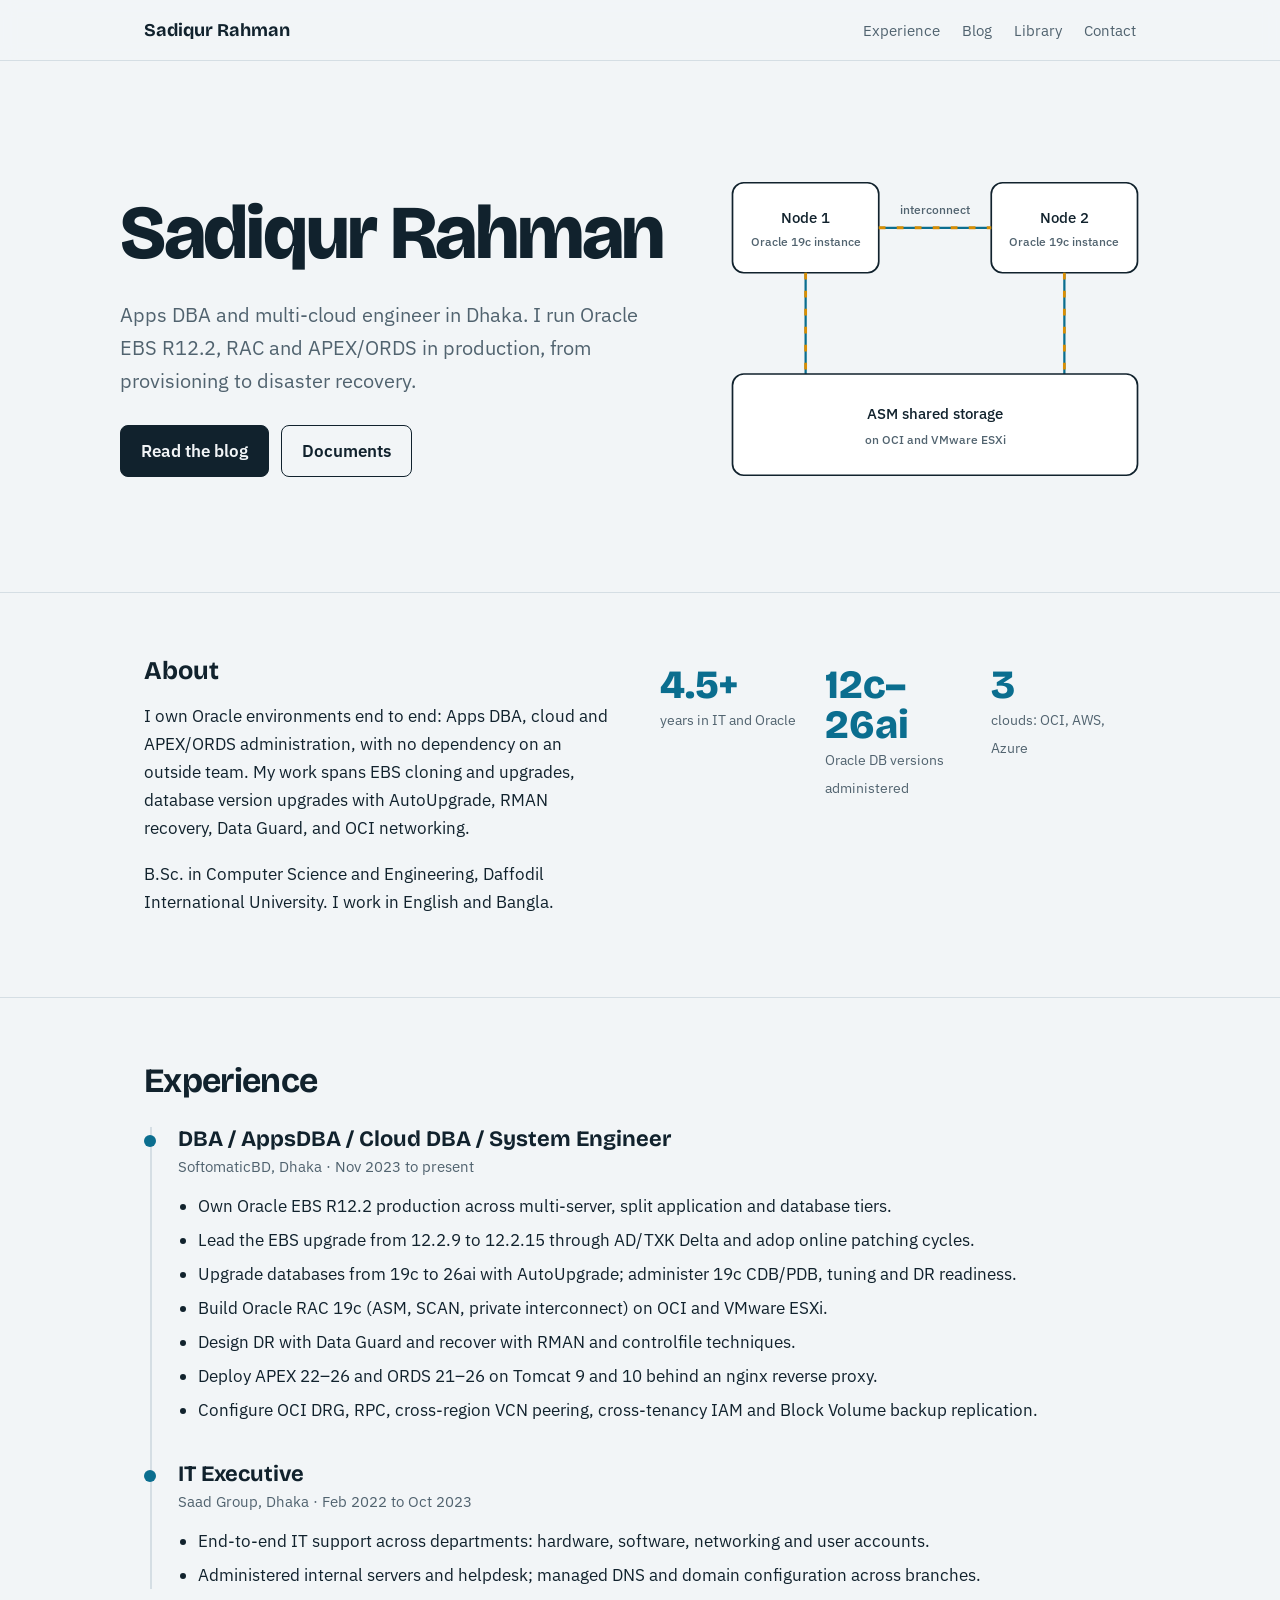
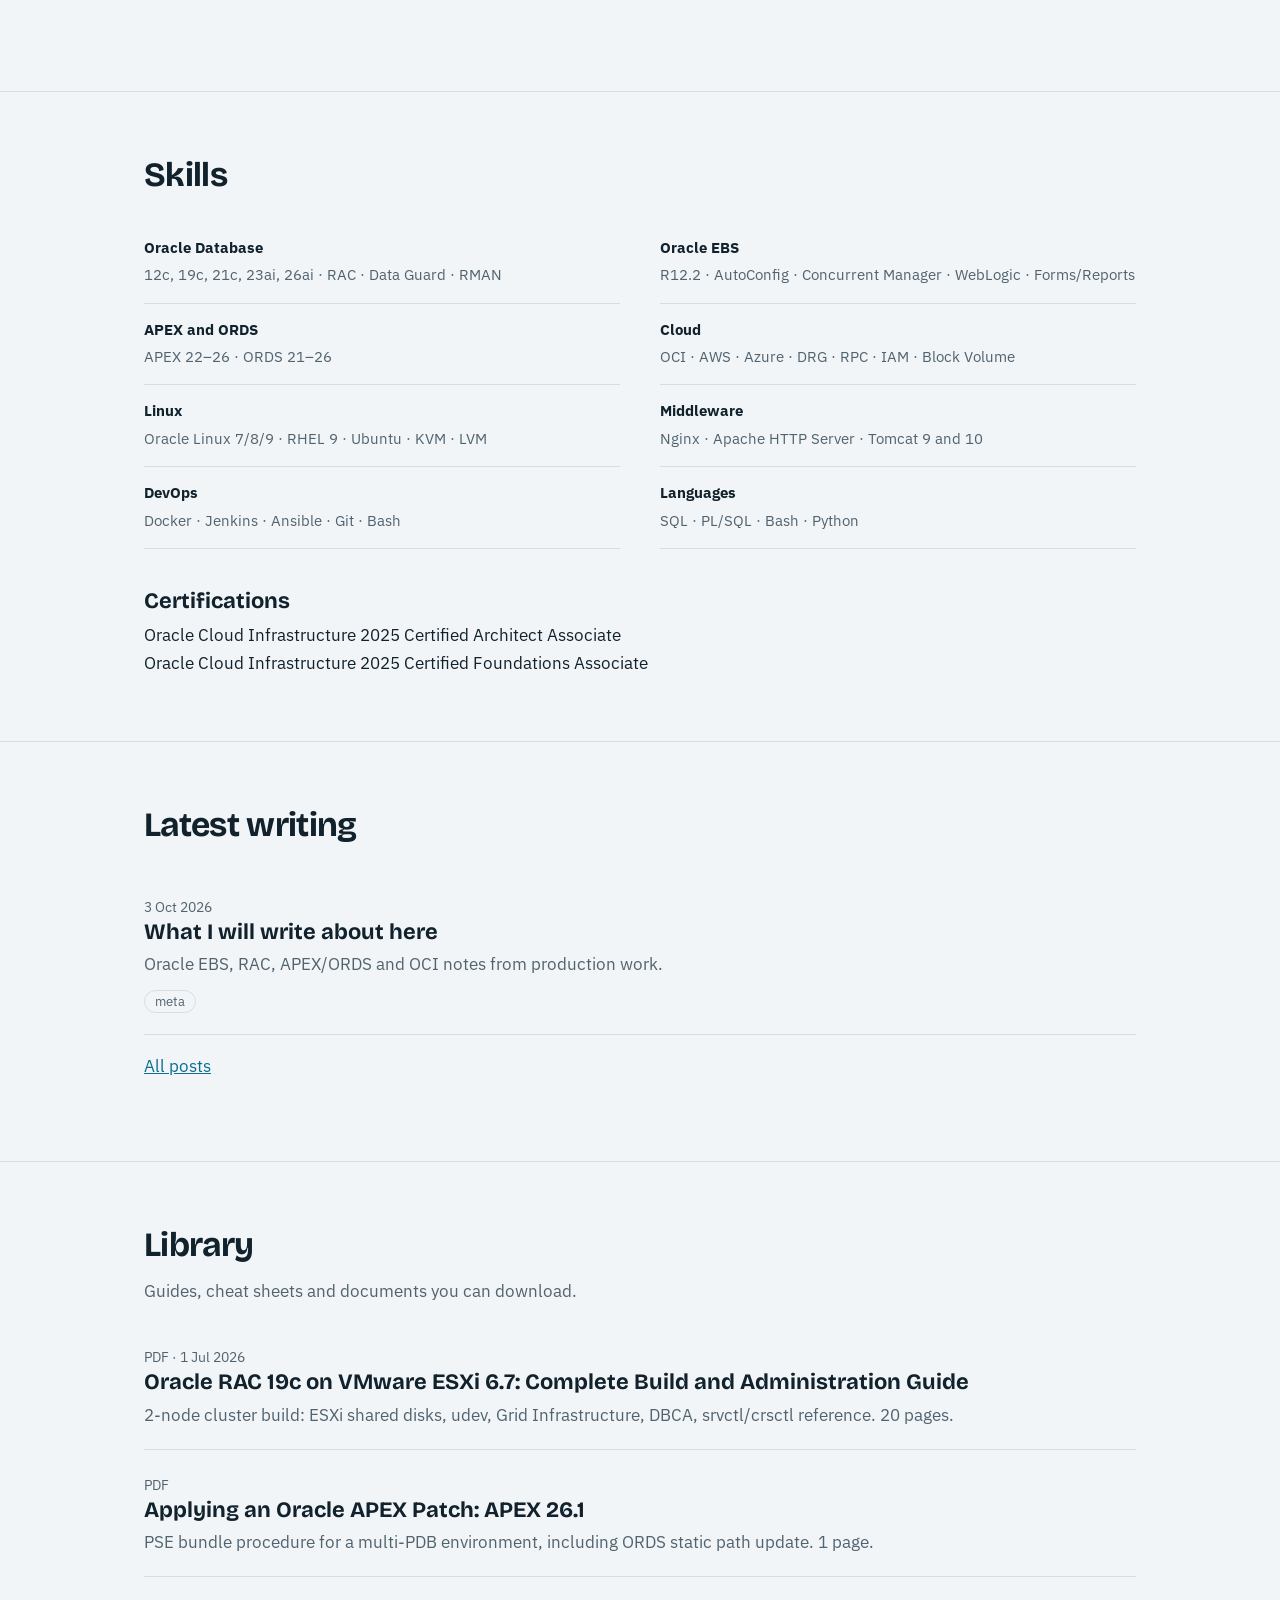
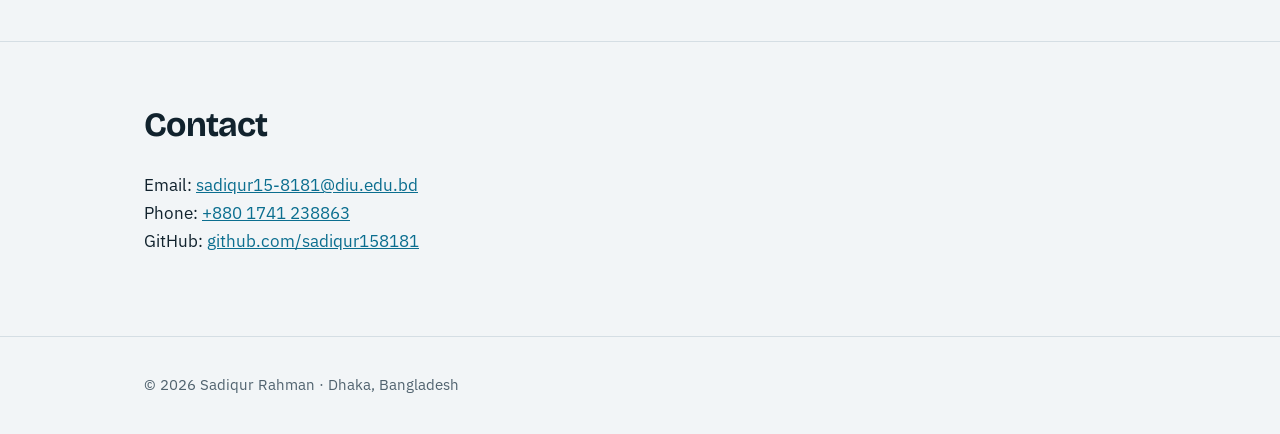
==== index.html @ 5f421b91 "Add guides and contact details" ====
<!doctype html><html lang="en"><head><title>Sadiqur Rahman | Oracle Apps DBA and Multi-Cloud Engineer</title><meta name="description" content="Oracle EBS R12.2, RAC, APEX/ORDS and multi-cloud (OCI, AWS, Azure) engineer based in Dhaka."><meta charset="utf-8"><meta name="viewport" content="width=device-width,initial-scale=1"><link rel="preconnect" href="https://fonts.googleapis.com"><link rel="preconnect" href="https://fonts.gstatic.com" crossorigin><link href="https://fonts.googleapis.com/css2?family=Bricolage+Grotesque:opsz,wght@12..96,700;12..96,800&family=IBM+Plex+Sans:wght@400;500;600&family=IBM+Plex+Serif:wght@400;600&display=swap" rel="stylesheet"><link rel="stylesheet" href="assets/style.css"></head><body><header class="top"><div class="wrap"><a class="brand" href="index.html">Sadiqur Rahman</a><nav><a href="index.html#experience">Experience</a><a href="blog.html">Blog</a><a href="index.html#library">Library</a><a href="index.html#contact">Contact</a></nav></div></header>
<main>
<div class="wrap hero">
 <div>
  <h1>Sadiqur Rahman</h1>
  <p class="lead">Apps DBA and multi-cloud engineer in Dhaka. I run Oracle EBS R12.2, RAC and APEX/ORDS in production, from provisioning to disaster recovery.</p>
  <div class="btns"><a class="btn primary" href="blog.html">Read the blog</a><a class="btn" href="#library">Documents</a></div>
 </div>
 <svg class="diagram" viewBox="0 0 400 330" role="img" aria-label="Two-node Oracle RAC cluster sharing ASM storage over a private interconnect">
  <rect class="box" x="20" y="30" width="130" height="80" rx="10"/><text x="85" y="66" text-anchor="middle">Node 1</text><text class="sub" x="85" y="86" text-anchor="middle">Oracle 19c instance</text>
  <rect class="box" x="250" y="30" width="130" height="80" rx="10"/><text x="315" y="66" text-anchor="middle">Node 2</text><text class="sub" x="315" y="86" text-anchor="middle">Oracle 19c instance</text>
  <path class="wire" d="M150 70H250"/><path class="pulse" d="M150 70H250"/><text class="sub" x="200" y="58" text-anchor="middle">interconnect</text>
  <path class="wire" d="M85 110V200M315 110V200"/><path class="pulse" d="M85 110V200M315 110V200"/>
  <rect class="box" x="20" y="200" width="360" height="90" rx="10"/><text x="200" y="240" text-anchor="middle">ASM shared storage</text><text class="sub" x="200" y="262" text-anchor="middle">on OCI and VMware ESXi</text>
 </svg>
</div>

<section id="about"><div class="wrap two">
 <div><h2>About</h2><p>I own Oracle environments end to end: Apps DBA, cloud and APEX/ORDS administration, with no dependency on an outside team. My work spans EBS cloning and upgrades, database version upgrades with AutoUpgrade, RMAN recovery, Data Guard, and OCI networking.</p><p>B.Sc. in Computer Science and Engineering, Daffodil International University. I work in English and Bangla.</p></div>
 <div class="facts"><div><b>4.5+</b><span>years in IT and Oracle</span></div><div><b>12c–26ai</b><span>Oracle DB versions administered</span></div><div><b>3</b><span>clouds: OCI, AWS, Azure</span></div></div>
</div></section>

<section id="experience"><div class="wrap"><h2>Experience</h2>
<div class="timeline">
 <div class="job"><h3>DBA / AppsDBA / Cloud DBA / System Engineer</h3><div class="meta">SoftomaticBD, Dhaka · Nov 2023 to present</div><ul>
  <li>Own Oracle EBS R12.2 production across multi-server, split application and database tiers.</li>
  <li>Lead the EBS upgrade from 12.2.9 to 12.2.15 through AD/TXK Delta and adop online patching cycles.</li>
  <li>Upgrade databases from 19c to 26ai with AutoUpgrade; administer 19c CDB/PDB, tuning and DR readiness.</li>
  <li>Build Oracle RAC 19c (ASM, SCAN, private interconnect) on OCI and VMware ESXi.</li>
  <li>Design DR with Data Guard and recover with RMAN and controlfile techniques.</li>
  <li>Deploy APEX 22–26 and ORDS 21–26 on Tomcat 9 and 10 behind an nginx reverse proxy.</li>
  <li>Configure OCI DRG, RPC, cross-region VCN peering, cross-tenancy IAM and Block Volume backup replication.</li></ul></div>
 <div class="job"><h3>IT Executive</h3><div class="meta">Saad Group, Dhaka · Feb 2022 to Oct 2023</div><ul>
  <li>End-to-end IT support across departments: hardware, software, networking and user accounts.</li>
  <li>Administered internal servers and helpdesk; managed DNS and domain configuration across branches.</li></ul></div>
</div></div></section>

<section id="skills"><div class="wrap"><h2>Skills</h2><div class="skills">
 <div><b>Oracle Database</b><span>12c, 19c, 21c, 23ai, 26ai · RAC · Data Guard · RMAN</span></div>
 <div><b>Oracle EBS</b><span>R12.2 · AutoConfig · Concurrent Manager · WebLogic · Forms/Reports</span></div>
 <div><b>APEX and ORDS</b><span>APEX 22–26 · ORDS 21–26</span></div>
 <div><b>Cloud</b><span>OCI · AWS · Azure · DRG · RPC · IAM · Block Volume</span></div>
 <div><b>Linux</b><span>Oracle Linux 7/8/9 · RHEL 9 · Ubuntu · KVM · LVM</span></div>
 <div><b>Middleware</b><span>Nginx · Apache HTTP Server · Tomcat 9 and 10</span></div>
 <div><b>DevOps</b><span>Docker · Jenkins · Ansible · Git · Bash</span></div>
 <div><b>Languages</b><span>SQL · PL/SQL · Bash · Python</span></div>
</div>
<h3 style="margin:40px 0 8px;font-size:22px">Certifications</h3>
<p style="margin:0">Oracle Cloud Infrastructure 2025 Certified Architect Associate<br>Oracle Cloud Infrastructure 2025 Certified Foundations Associate</p>
</div></section>

<section id="writing"><div class="wrap"><h2>Latest writing</h2><div class="list" data-posts data-limit="3"></div><p><a href="blog.html">All posts</a></p></div></section>
<section id="library"><div class="wrap"><h2>Library</h2><p style="color:var(--muted);margin-top:-14px">Guides, cheat sheets and documents you can download.</p><div class="list" data-docs></div></div></section>
<section id="contact"><div class="wrap"><h2>Contact</h2><p>Email: <a href="mailto:sadiqur15-8181@diu.edu.bd">sadiqur15-8181@diu.edu.bd</a><br>Phone: <a href="tel:+8801741238863">+880 1741 238863</a><br>GitHub: <a href="https://github.com/sadiqur158181">github.com/sadiqur158181</a></p></div></section>
</main><footer><div class="wrap">© <span data-year></span> Sadiqur Rahman · Dhaka, Bangladesh</div></footer><script src="assets/app.js"></script></body></html>
---- assets/style.css ----
:root{--bg:#F2F5F7;--surface:#fff;--ink:#11222D;--muted:#51636F;--line:#D5DEE4;--accent:#0B6E8F;--signal:#D98E04;--r:10px}
@media (prefers-color-scheme:dark){:root{--bg:#0F1B24;--surface:#15252F;--ink:#E6EEF3;--muted:#93A5B1;--line:#26394599;--accent:#56BEDD;--signal:#F0B544}}
*{box-sizing:border-box}html{scroll-behavior:smooth}
body{margin:0;background:var(--bg);color:var(--ink);font:17px/1.65 "IBM Plex Sans",system-ui,sans-serif}
a{color:var(--accent)}a:focus-visible,button:focus-visible{outline:3px solid var(--signal);outline-offset:3px}
.wrap{max-width:1040px;margin:0 auto;padding:0 24px}
header.top{position:sticky;top:0;z-index:5;background:color-mix(in srgb,var(--bg) 88%,transparent);backdrop-filter:blur(8px);border-bottom:1px solid var(--line)}
header.top .wrap{display:flex;justify-content:space-between;align-items:center;height:60px}
.brand{font:700 18px "Bricolage Grotesque",sans-serif;color:var(--ink);text-decoration:none}
nav a{margin-left:22px;color:var(--muted);text-decoration:none;font-size:15px}nav a:hover{color:var(--ink)}
h1,h2,h3{font-family:"Bricolage Grotesque",sans-serif;line-height:1.1;margin:0}
.hero{display:grid;grid-template-columns:1.1fr .9fr;gap:40px;align-items:center;padding:88px 0 72px}
.hero h1{font-size:clamp(44px,7vw,76px);font-weight:800;letter-spacing:-.03em}
.hero p.lead{font-size:20px;color:var(--muted);max-width:30em;margin:22px 0 28px}
.btns{display:flex;gap:12px;flex-wrap:wrap}
.btn{display:inline-block;padding:11px 20px;border-radius:8px;text-decoration:none;font-weight:600;border:1px solid var(--ink);color:var(--ink)}
.btn.primary{background:var(--ink);color:var(--bg)}
.diagram{width:100%;height:auto}
.diagram .box{fill:var(--surface);stroke:var(--ink);stroke-width:1.5}
.diagram text{fill:var(--ink);font:500 13px "IBM Plex Sans",sans-serif}
.diagram .sub{fill:var(--muted);font-size:11px}
.diagram .wire{stroke:var(--accent);stroke-width:2;fill:none}
.diagram .pulse{stroke:var(--signal);stroke-width:2.5;stroke-dasharray:6 10;fill:none;animation:flow 1.6s linear infinite}
@keyframes flow{to{stroke-dashoffset:-16}}
@media (prefers-reduced-motion:reduce){.diagram .pulse{animation:none}html{scroll-behavior:auto}}
section{padding:64px 0;border-top:1px solid var(--line)}
section>.wrap>h2{font-size:34px;margin-bottom:28px;letter-spacing:-.02em}
.two{display:grid;grid-template-columns:1fr 1fr;gap:40px}
.facts{display:grid;grid-template-columns:repeat(3,1fr);gap:20px;margin-top:8px}
.facts b{display:block;font:800 40px "Bricolage Grotesque",sans-serif;color:var(--accent);line-height:1}
.facts span{color:var(--muted);font-size:14px}
.timeline{border-left:2px solid var(--line);padding-left:26px;margin-left:6px}
.job{position:relative;margin-bottom:38px}
.job::before{content:"";position:absolute;left:-34px;top:8px;width:12px;height:12px;border-radius:50%;background:var(--accent)}
.job h3{font-size:22px}.job .meta{color:var(--muted);font-size:15px;margin:4px 0 12px}
.job ul{margin:0;padding-left:20px}.job li{margin-bottom:6px}
.skills{display:grid;grid-template-columns:repeat(2,1fr);gap:0 40px}
.skills div{padding:14px 0;border-bottom:1px solid var(--line)}
.skills b{display:block;font-size:15px}.skills span{color:var(--muted);font-size:15px}
.list a.item{display:block;padding:20px 0;border-bottom:1px solid var(--line);text-decoration:none;color:inherit}
.list a.item:hover h3{color:var(--accent)}
.list h3{font-size:22px}.list p{margin:6px 0 0;color:var(--muted)}
.list small{color:var(--muted)}
.tag{display:inline-block;border:1px solid var(--line);border-radius:99px;padding:0 10px;font-size:13px;margin-right:6px;color:var(--muted)}
.empty{color:var(--muted);border:1px dashed var(--line);border-radius:var(--r);padding:22px}
footer{border-top:1px solid var(--line);padding:36px 0;color:var(--muted);font-size:15px}
article.post{max-width:700px;margin:56px auto 80px;padding:0 24px;font-family:"IBM Plex Serif",Georgia,serif;font-size:18px;line-height:1.75}
article.post h1{font-size:clamp(34px,5vw,48px);margin-bottom:10px}
article.post h2{font-size:28px;margin:44px 0 12px}article.post h3{font-size:21px;margin:30px 0 8px}
article.post pre{background:var(--surface);border:1px solid var(--line);border-radius:var(--r);padding:16px;overflow-x:auto;font-size:14px;line-height:1.5}
article.post code{font-family:ui-monospace,Menlo,Consolas,monospace;font-size:.88em}
article.post :not(pre)>code{background:var(--surface);border:1px solid var(--line);padding:1px 6px;border-radius:5px}
article.post blockquote{margin:24px 0;padding-left:18px;border-left:3px solid var(--signal);color:var(--muted)}
article.post img{max-width:100%}article.post table{border-collapse:collapse;display:block;overflow-x:auto}
article.post td,article.post th{border:1px solid var(--line);padding:6px 10px}
.pagehead{padding:64px 0 8px}.pagehead h1{font-size:clamp(36px,5vw,54px)}
@media (max-width:760px){.hero,.two{grid-template-columns:1fr}.skills{grid-template-columns:1fr}.facts{grid-template-columns:1fr 1fr 1fr}nav a{margin-left:14px}.hero{padding-top:48px}}
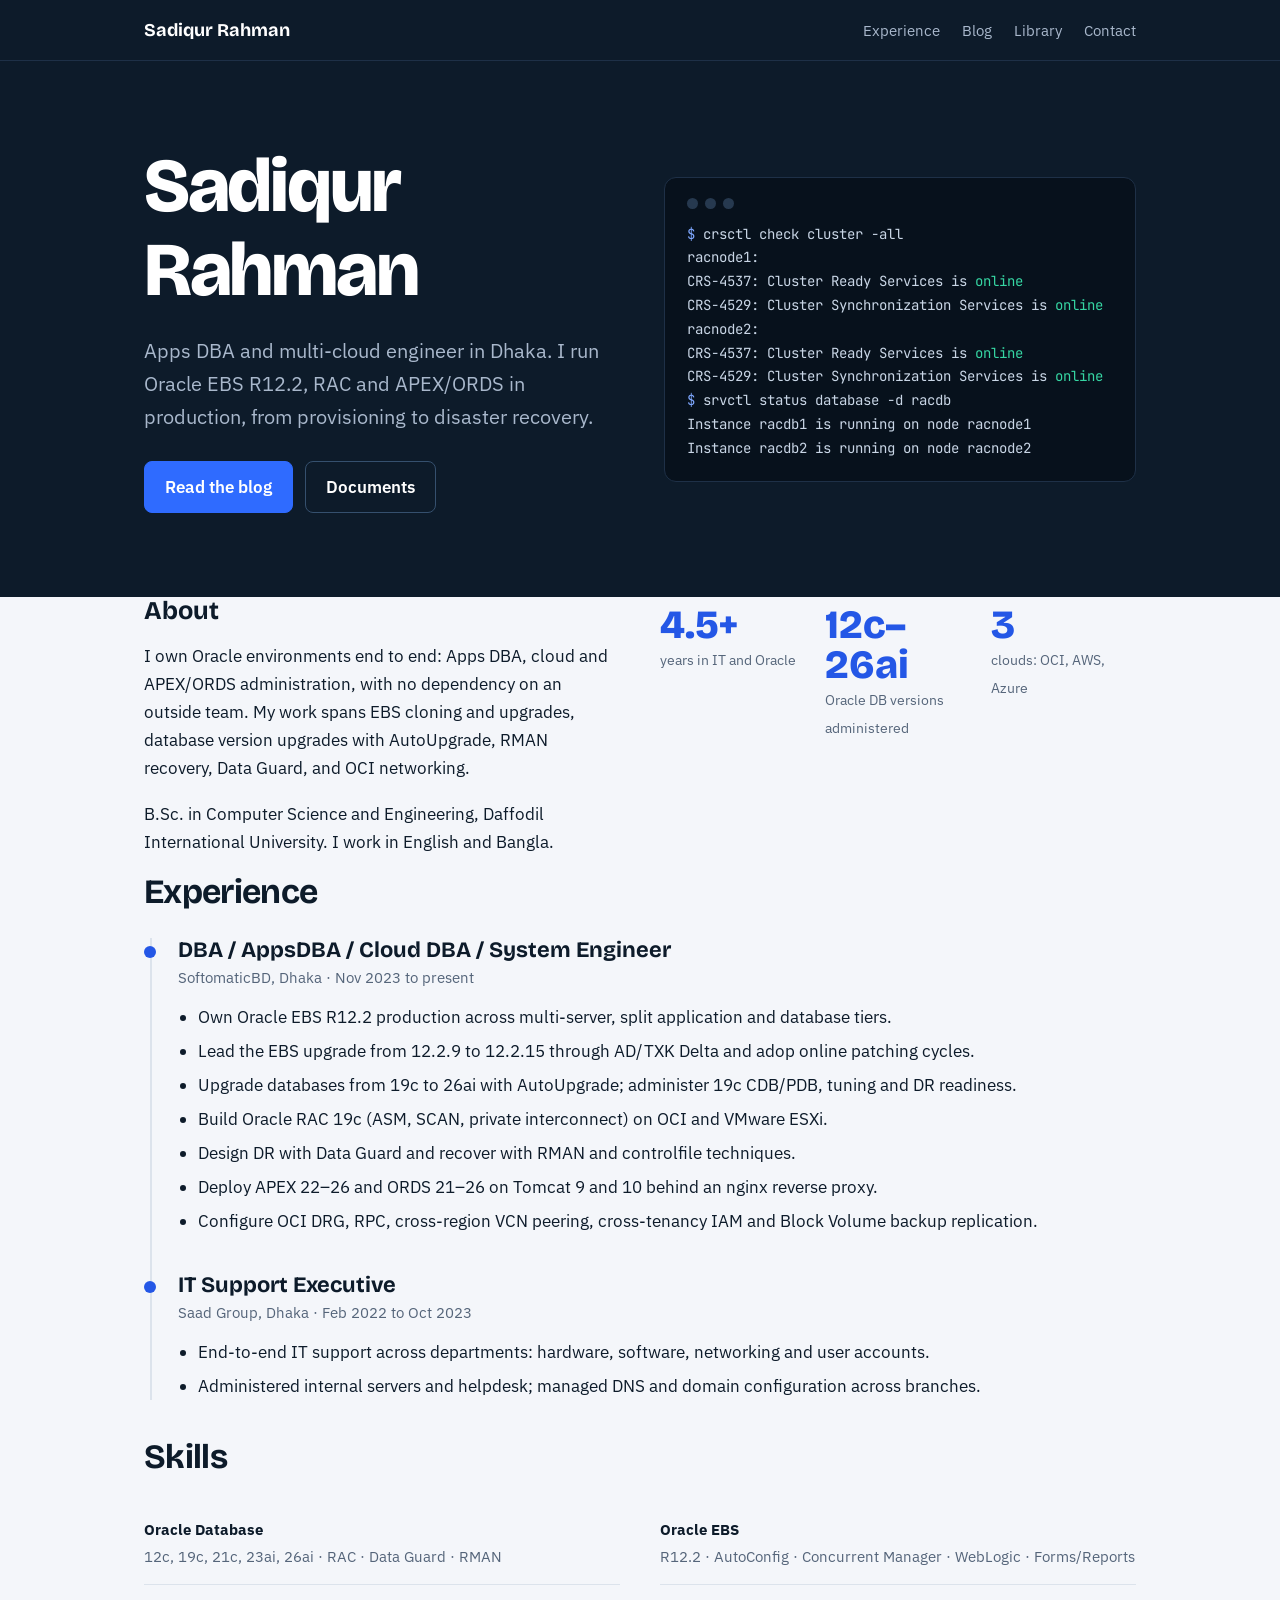
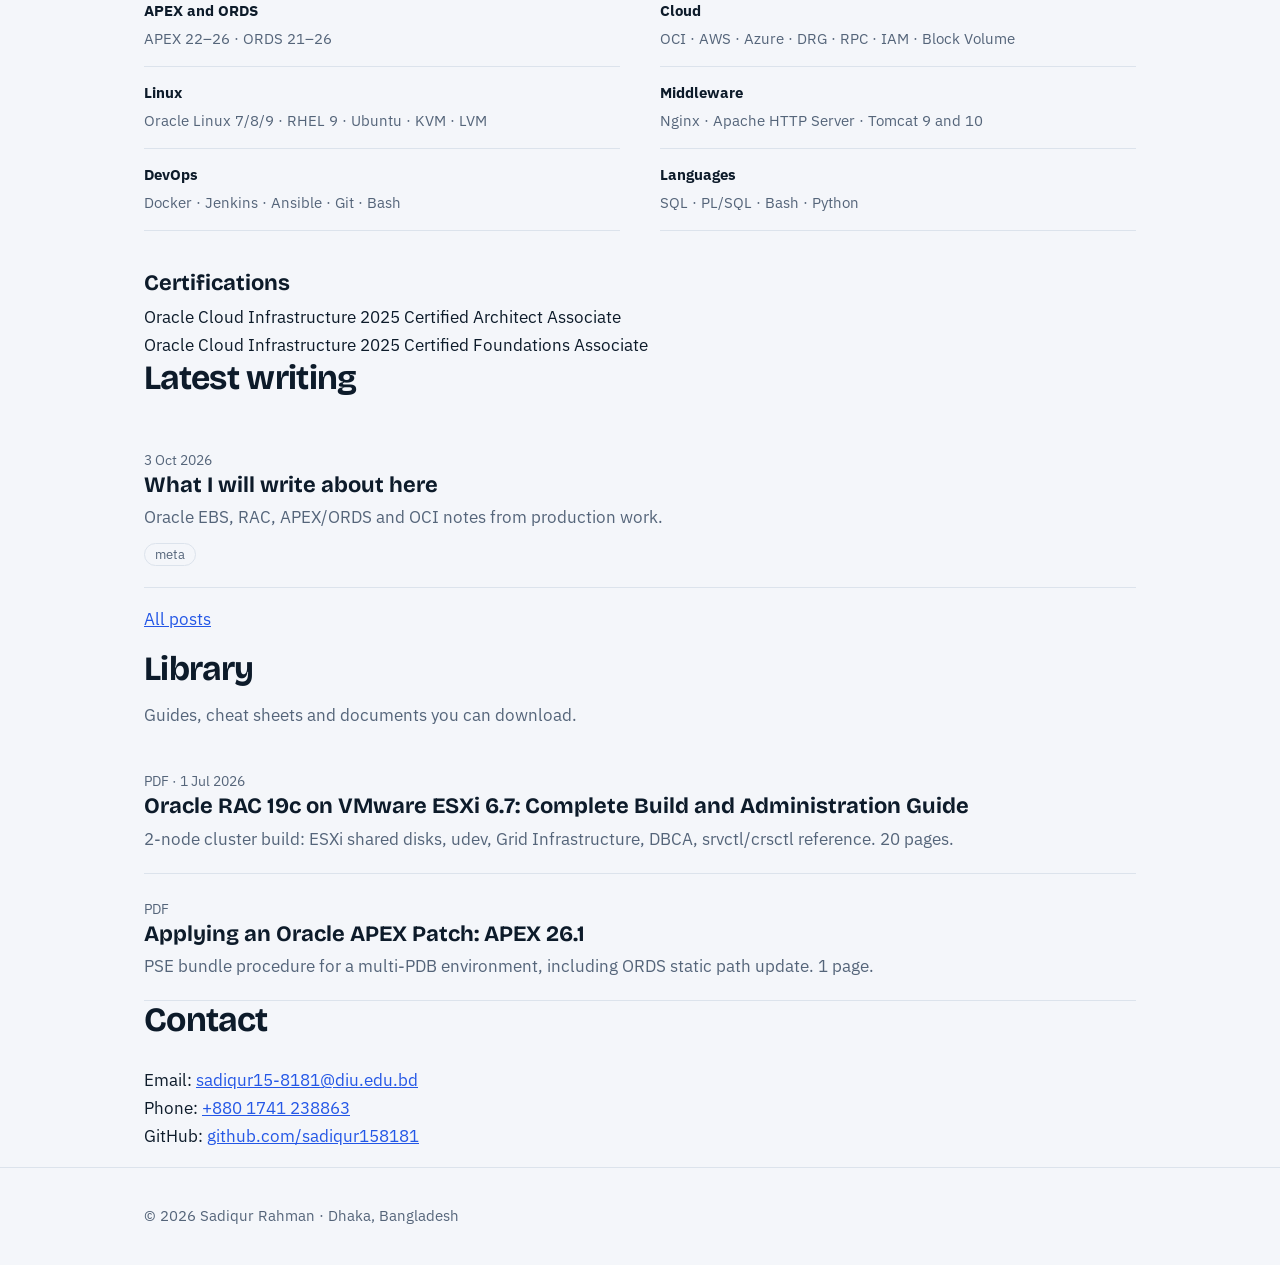
==== commit 812e8b69: "New hero, post composer, auto index" ====
--- a/index.html
+++ b/index.html
@@ -1,19 +1,25 @@
-<!doctype html><html lang="en"><head><title>Sadiqur Rahman | Oracle Apps DBA and Multi-Cloud Engineer</title><meta name="description" content="Oracle EBS R12.2, RAC, APEX/ORDS and multi-cloud (OCI, AWS, Azure) engineer based in Dhaka."><meta charset="utf-8"><meta name="viewport" content="width=device-width,initial-scale=1"><link rel="preconnect" href="https://fonts.googleapis.com"><link rel="preconnect" href="https://fonts.gstatic.com" crossorigin><link href="https://fonts.googleapis.com/css2?family=Bricolage+Grotesque:opsz,wght@12..96,700;12..96,800&family=IBM+Plex+Sans:wght@400;500;600&family=IBM+Plex+Serif:wght@400;600&display=swap" rel="stylesheet"><link rel="stylesheet" href="assets/style.css"></head><body><header class="top"><div class="wrap"><a class="brand" href="index.html">Sadiqur Rahman</a><nav><a href="index.html#experience">Experience</a><a href="blog.html">Blog</a><a href="index.html#library">Library</a><a href="index.html#contact">Contact</a></nav></div></header>
+<!doctype html><html lang="en"><head><title>Sadiqur Rahman | Oracle Apps DBA and Multi-Cloud Engineer</title><meta property="og:title" content="Sadiqur Rahman | Oracle Apps DBA"><meta name="description" content="Oracle EBS R12.2, RAC, APEX/ORDS and multi-cloud (OCI, AWS, Azure) engineer based in Dhaka."><meta charset="utf-8"><meta name="viewport" content="width=device-width,initial-scale=1"><link rel="preconnect" href="https://fonts.googleapis.com"><link rel="preconnect" href="https://fonts.gstatic.com" crossorigin><link href="https://fonts.googleapis.com/css2?family=Bricolage+Grotesque:opsz,wght@12..96,700;12..96,800&family=JetBrains+Mono:wght@400&family=IBM+Plex+Sans:wght@400;500;600&family=IBM+Plex+Serif:wght@400;600&display=swap" rel="stylesheet"><link rel="stylesheet" href="assets/style.css"></head><body><header class="top"><div class="wrap"><a class="brand" href="index.html">Sadiqur Rahman</a><nav><a href="index.html#experience">Experience</a><a href="blog.html">Blog</a><a href="index.html#library">Library</a><a href="index.html#contact">Contact</a></nav></div></header>
 <main>
-<div class="wrap hero">
+<div class="herobg"><div class="wrap hero">
  <div>
   <h1>Sadiqur Rahman</h1>
   <p class="lead">Apps DBA and multi-cloud engineer in Dhaka. I run Oracle EBS R12.2, RAC and APEX/ORDS in production, from provisioning to disaster recovery.</p>
   <div class="btns"><a class="btn primary" href="blog.html">Read the blog</a><a class="btn" href="#library">Documents</a></div>
  </div>
- <svg class="diagram" viewBox="0 0 400 330" role="img" aria-label="Two-node Oracle RAC cluster sharing ASM storage over a private interconnect">
-  <rect class="box" x="20" y="30" width="130" height="80" rx="10"/><text x="85" y="66" text-anchor="middle">Node 1</text><text class="sub" x="85" y="86" text-anchor="middle">Oracle 19c instance</text>
-  <rect class="box" x="250" y="30" width="130" height="80" rx="10"/><text x="315" y="66" text-anchor="middle">Node 2</text><text class="sub" x="315" y="86" text-anchor="middle">Oracle 19c instance</text>
-  <path class="wire" d="M150 70H250"/><path class="pulse" d="M150 70H250"/><text class="sub" x="200" y="58" text-anchor="middle">interconnect</text>
-  <path class="wire" d="M85 110V200M315 110V200"/><path class="pulse" d="M85 110V200M315 110V200"/>
-  <rect class="box" x="20" y="200" width="360" height="90" rx="10"/><text x="200" y="240" text-anchor="middle">ASM shared storage</text><text class="sub" x="200" y="262" text-anchor="middle">on OCI and VMware ESXi</text>
- </svg>
-</div>
+ <div class="console" role="img" aria-label="Terminal output showing a two-node Oracle RAC cluster with all services online">
+  <div class="bar"><i></i><i></i><i></i></div>
+  <p style="--i:0"><span class="c">$</span> crsctl check cluster -all</p>
+  <p style="--i:1">racnode1:</p>
+  <p style="--i:2">CRS-4537: Cluster Ready Services is <span class="ok">online</span></p>
+  <p style="--i:3">CRS-4529: Cluster Synchronization Services is <span class="ok">online</span></p>
+  <p style="--i:4">racnode2:</p>
+  <p style="--i:5">CRS-4537: Cluster Ready Services is <span class="ok">online</span></p>
+  <p style="--i:6">CRS-4529: Cluster Synchronization Services is <span class="ok">online</span></p>
+  <p style="--i:7"><span class="c">$</span> srvctl status database -d racdb</p>
+  <p style="--i:8">Instance racdb1 is running on node racnode1</p>
+  <p style="--i:9">Instance racdb2 is running on node racnode2</p>
+ </div>
+</div></div>
 
 <section id="about"><div class="wrap two">
  <div><h2>About</h2><p>I own Oracle environments end to end: Apps DBA, cloud and APEX/ORDS administration, with no dependency on an outside team. My work spans EBS cloning and upgrades, database version upgrades with AutoUpgrade, RMAN recovery, Data Guard, and OCI networking.</p><p>B.Sc. in Computer Science and Engineering, Daffodil International University. I work in English and Bangla.</p></div>
@@ -30,7 +36,7 @@
   <li>Design DR with Data Guard and recover with RMAN and controlfile techniques.</li>
   <li>Deploy APEX 22–26 and ORDS 21–26 on Tomcat 9 and 10 behind an nginx reverse proxy.</li>
   <li>Configure OCI DRG, RPC, cross-region VCN peering, cross-tenancy IAM and Block Volume backup replication.</li></ul></div>
- <div class="job"><h3>IT Executive</h3><div class="meta">Saad Group, Dhaka · Feb 2022 to Oct 2023</div><ul>
+ <div class="job"><h3>IT Support Executive</h3><div class="meta">Saad Group, Dhaka · Feb 2022 to Oct 2023</div><ul>
   <li>End-to-end IT support across departments: hardware, software, networking and user accounts.</li>
   <li>Administered internal servers and helpdesk; managed DNS and domain configuration across branches.</li></ul></div>
 </div></div></section>
--- a/assets/style.css
+++ b/assets/style.css
@@ -1,29 +1,20 @@
-:root{--bg:#F2F5F7;--surface:#fff;--ink:#11222D;--muted:#51636F;--line:#D5DEE4;--accent:#0B6E8F;--signal:#D98E04;--r:10px}
-@media (prefers-color-scheme:dark){:root{--bg:#0F1B24;--surface:#15252F;--ink:#E6EEF3;--muted:#93A5B1;--line:#26394599;--accent:#56BEDD;--signal:#F0B544}}
+:root{--bg:#F4F6FA;--surface:#fff;--ink:#0D1B2A;--muted:#55657A;--line:#DCE3EC;--accent:#2457E6;--ok:#1FBF8F;--r:10px}
+@media (prefers-color-scheme:dark){:root{--bg:#0A1522;--surface:#101F31;--ink:#E8EEF6;--muted:#92A3B8;--line:#1E3047;--accent:#6D93FF;--ok:#36D6A3}}
 *{box-sizing:border-box}html{scroll-behavior:smooth}
 body{margin:0;background:var(--bg);color:var(--ink);font:17px/1.65 "IBM Plex Sans",system-ui,sans-serif}
 a{color:var(--accent)}a:focus-visible,button:focus-visible{outline:3px solid var(--signal);outline-offset:3px}
 .wrap{max-width:1040px;margin:0 auto;padding:0 24px}
-header.top{position:sticky;top:0;z-index:5;background:color-mix(in srgb,var(--bg) 88%,transparent);backdrop-filter:blur(8px);border-bottom:1px solid var(--line)}
+header.top{position:sticky;top:0;z-index:5;background:#0D1B2A;border-bottom:1px solid #1E3047}
 header.top .wrap{display:flex;justify-content:space-between;align-items:center;height:60px}
-.brand{font:700 18px "Bricolage Grotesque",sans-serif;color:var(--ink);text-decoration:none}
-nav a{margin-left:22px;color:var(--muted);text-decoration:none;font-size:15px}nav a:hover{color:var(--ink)}
+.brand{font:700 18px "Bricolage Grotesque",sans-serif;color:#fff;text-decoration:none}
+nav a{margin-left:22px;color:#A9B8CC;text-decoration:none;font-size:15px}nav a:hover{color:#fff}
 h1,h2,h3{font-family:"Bricolage Grotesque",sans-serif;line-height:1.1;margin:0}
-.hero{display:grid;grid-template-columns:1.1fr .9fr;gap:40px;align-items:center;padding:88px 0 72px}
+.hero{display:grid;grid-template-columns:1fr 1fr;gap:48px;align-items:center;padding:84px 24px 84px}
 .hero h1{font-size:clamp(44px,7vw,76px);font-weight:800;letter-spacing:-.03em}
-.hero p.lead{font-size:20px;color:var(--muted);max-width:30em;margin:22px 0 28px}
+.hero p.lead{font-size:20px;color:#A9B8CC;max-width:30em;margin:22px 0 28px}
 .btns{display:flex;gap:12px;flex-wrap:wrap}
 .btn{display:inline-block;padding:11px 20px;border-radius:8px;text-decoration:none;font-weight:600;border:1px solid var(--ink);color:var(--ink)}
 .btn.primary{background:var(--ink);color:var(--bg)}
-.diagram{width:100%;height:auto}
-.diagram .box{fill:var(--surface);stroke:var(--ink);stroke-width:1.5}
-.diagram text{fill:var(--ink);font:500 13px "IBM Plex Sans",sans-serif}
-.diagram .sub{fill:var(--muted);font-size:11px}
-.diagram .wire{stroke:var(--accent);stroke-width:2;fill:none}
-.diagram .pulse{stroke:var(--signal);stroke-width:2.5;stroke-dasharray:6 10;fill:none;animation:flow 1.6s linear infinite}
-@keyframes flow{to{stroke-dashoffset:-16}}
-@media (prefers-reduced-motion:reduce){.diagram .pulse{animation:none}html{scroll-behavior:auto}}
-section{padding:64px 0;border-top:1px solid var(--line)}
 section>.wrap>h2{font-size:34px;margin-bottom:28px;letter-spacing:-.02em}
 .two{display:grid;grid-template-columns:1fr 1fr;gap:40px}
 .facts{display:grid;grid-template-columns:repeat(3,1fr);gap:20px;margin-top:8px}
@@ -55,3 +46,19 @@
 article.post td,article.post th{border:1px solid var(--line);padding:6px 10px}
 .pagehead{padding:64px 0 8px}.pagehead h1{font-size:clamp(36px,5vw,54px)}
 @media (max-width:760px){.hero,.two{grid-template-columns:1fr}.skills{grid-template-columns:1fr}.facts{grid-template-columns:1fr 1fr 1fr}nav a{margin-left:14px}.hero{padding-top:48px}}
+
+.herobg{background:#0D1B2A;color:#fff}.herobg h1{color:#fff}
+.herobg .btn{border-color:#35506E;color:#fff}.herobg .btn.primary{background:#2F6BFF;border-color:#2F6BFF}
+.console{background:#07111C;border:1px solid #1E3047;border-radius:12px;padding:20px 22px;font:14px/1.7 "JetBrains Mono",ui-monospace,Consolas,monospace;color:#C9D6E6;overflow-x:auto}
+.console .bar{display:flex;gap:7px;margin-bottom:14px}.console .bar i{width:11px;height:11px;border-radius:50%;background:#26394F}
+.console p{margin:0;white-space:pre;opacity:0;animation:show .01s forwards;animation-delay:calc(var(--i)*.28s + .3s)}
+.console .c{color:#7FA8FF}.console .ok{color:#36D6A3}.console .d{color:#6F829A}
+@keyframes show{to{opacity:1}}
+.chips{display:flex;flex-wrap:wrap;gap:8px;margin-top:6px}.chips span{background:var(--surface);border:1px solid var(--line);border-radius:99px;padding:3px 13px;font-size:14px}
+@media (prefers-reduced-motion:reduce){.console p{animation:none;opacity:1}html{scroll-behavior:auto}}
+.composer{display:grid;grid-template-columns:1fr 1fr;gap:28px;padding:40px 0 80px}
+.composer label{display:block;font-size:14px;color:var(--muted);margin:12px 0 4px}
+.composer input,.composer textarea{width:100%;padding:10px 12px;border:1px solid var(--line);border-radius:8px;background:var(--surface);color:var(--ink);font:inherit}
+.composer textarea{min-height:380px;font:14px/1.6 "JetBrains Mono",ui-monospace,Consolas,monospace}
+.composer .preview{border:1px solid var(--line);border-radius:var(--r);padding:8px 22px;background:var(--surface);overflow:auto;max-height:80vh}
+@media (max-width:760px){.hero{grid-template-columns:1fr;padding-top:48px}.composer{grid-template-columns:1fr}}
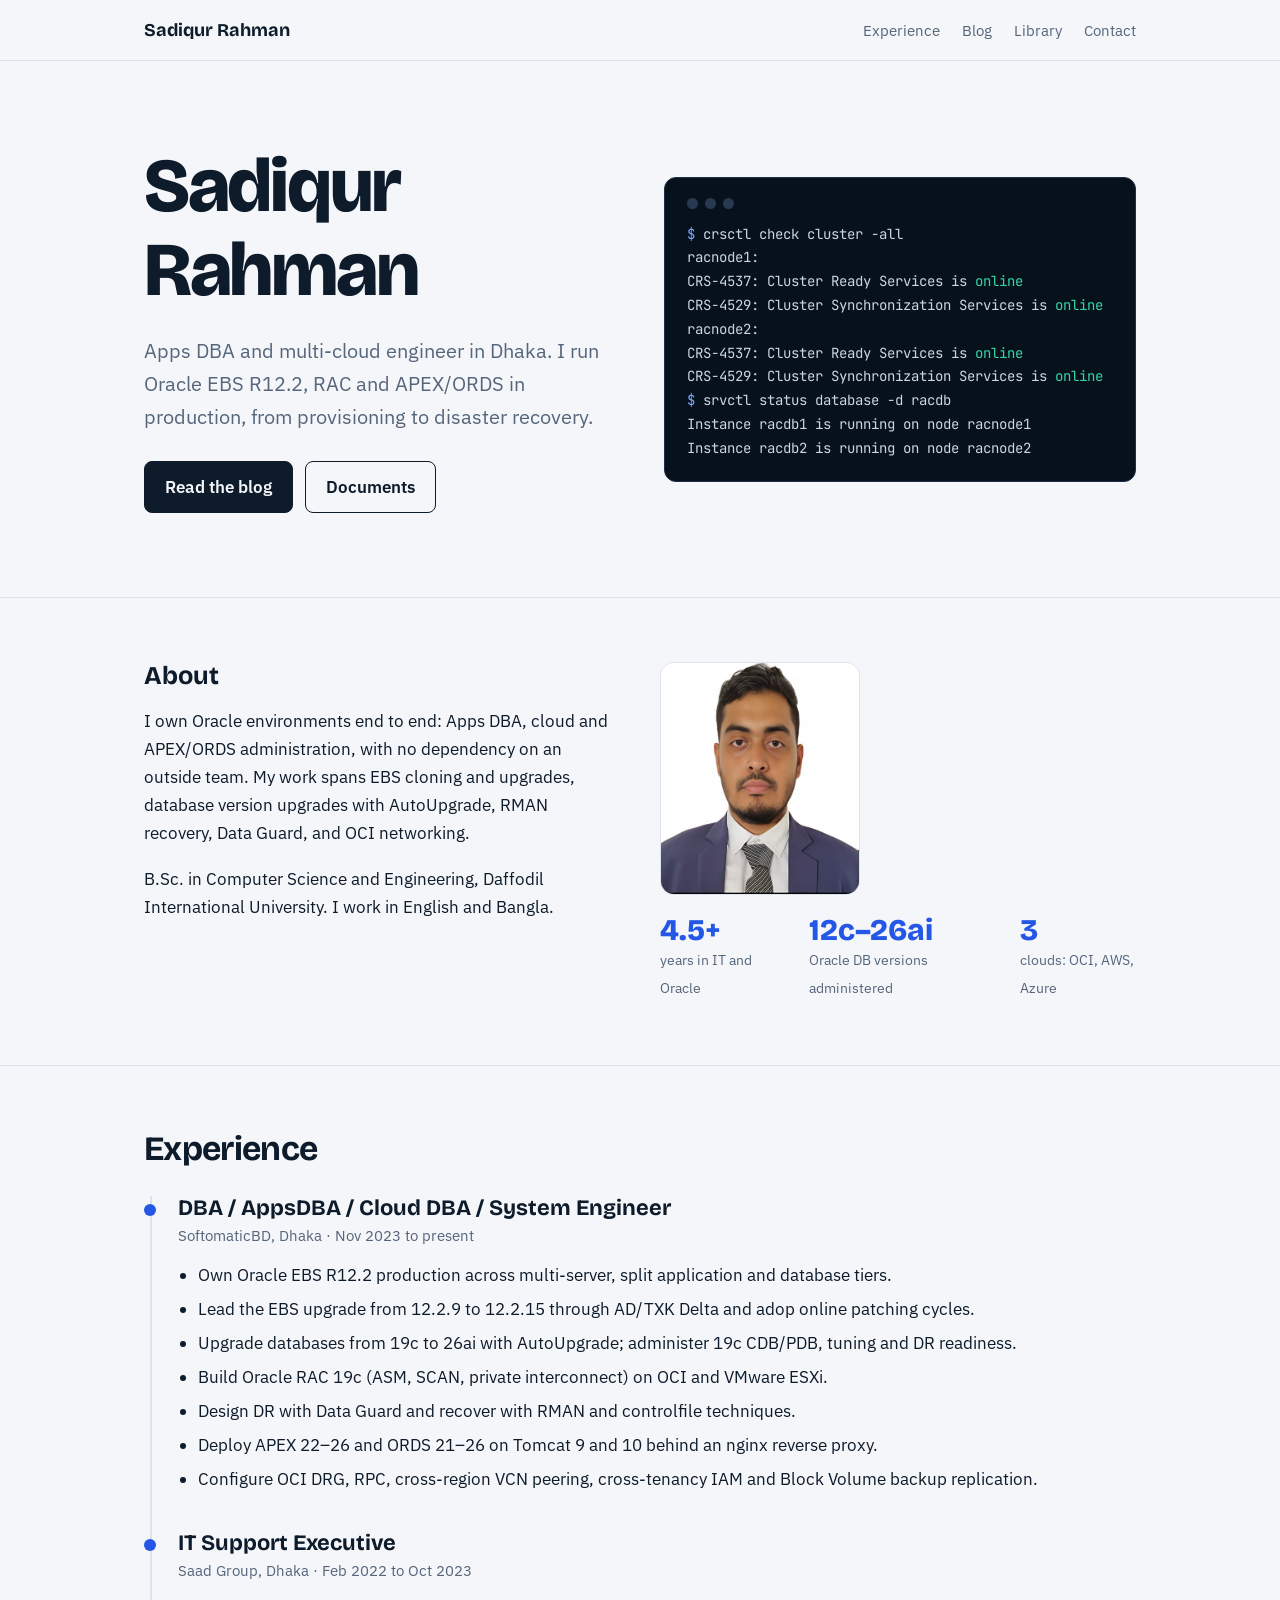
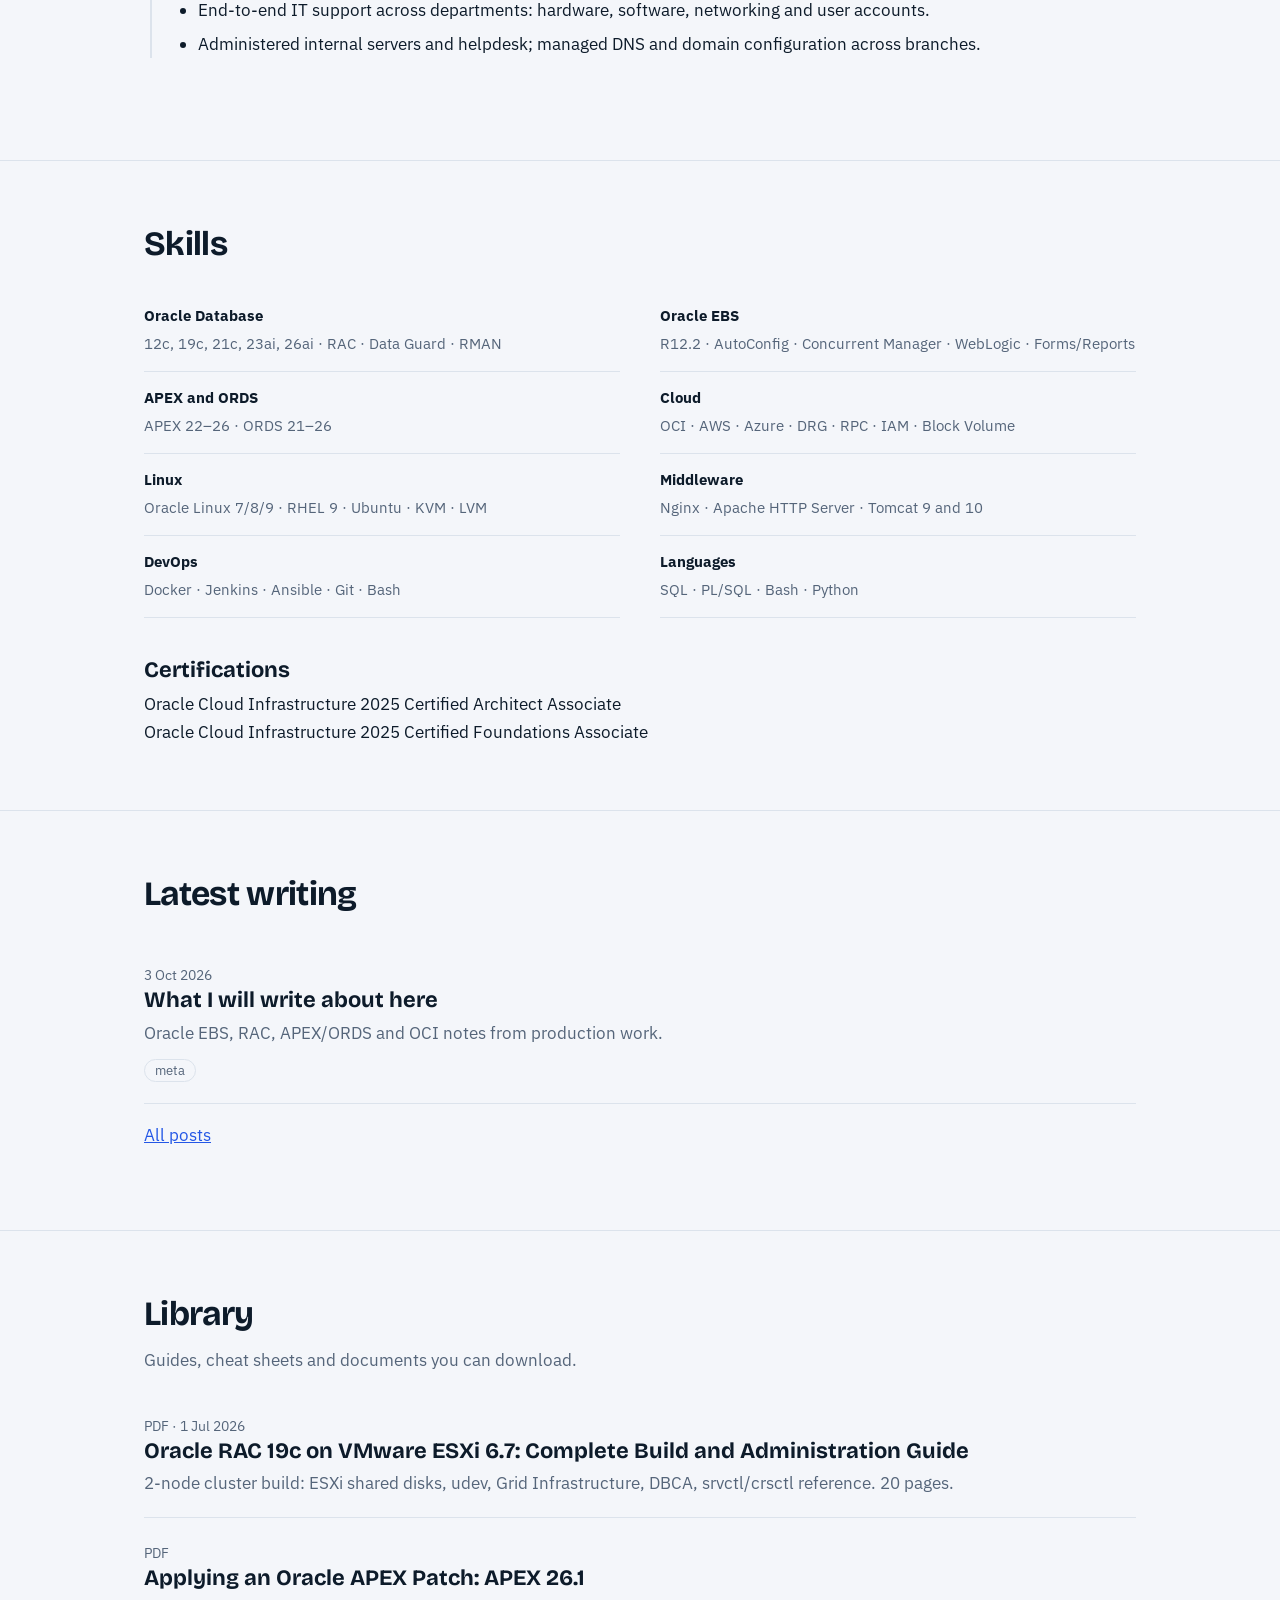
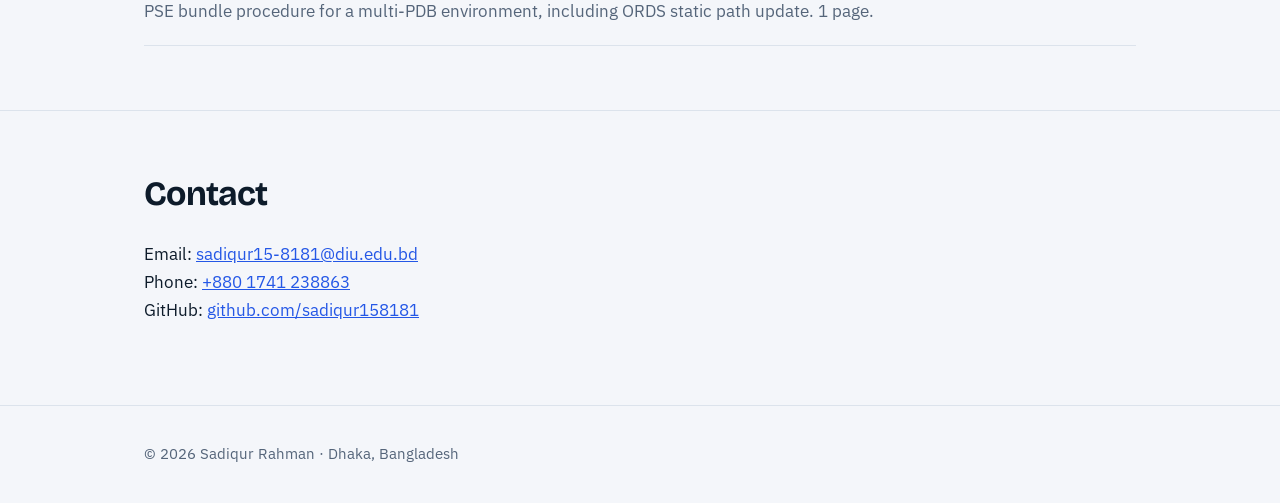
==== commit d46bbc0a: "Unify colors, add portrait, fix spacing" ====
--- a/index.html
+++ b/index.html
@@ -1,6 +1,6 @@
 <!doctype html><html lang="en"><head><title>Sadiqur Rahman | Oracle Apps DBA and Multi-Cloud Engineer</title><meta property="og:title" content="Sadiqur Rahman | Oracle Apps DBA"><meta name="description" content="Oracle EBS R12.2, RAC, APEX/ORDS and multi-cloud (OCI, AWS, Azure) engineer based in Dhaka."><meta charset="utf-8"><meta name="viewport" content="width=device-width,initial-scale=1"><link rel="preconnect" href="https://fonts.googleapis.com"><link rel="preconnect" href="https://fonts.gstatic.com" crossorigin><link href="https://fonts.googleapis.com/css2?family=Bricolage+Grotesque:opsz,wght@12..96,700;12..96,800&family=JetBrains+Mono:wght@400&family=IBM+Plex+Sans:wght@400;500;600&family=IBM+Plex+Serif:wght@400;600&display=swap" rel="stylesheet"><link rel="stylesheet" href="assets/style.css"></head><body><header class="top"><div class="wrap"><a class="brand" href="index.html">Sadiqur Rahman</a><nav><a href="index.html#experience">Experience</a><a href="blog.html">Blog</a><a href="index.html#library">Library</a><a href="index.html#contact">Contact</a></nav></div></header>
 <main>
-<div class="herobg"><div class="wrap hero">
+<div class="wrap hero">
  <div>
   <h1>Sadiqur Rahman</h1>
   <p class="lead">Apps DBA and multi-cloud engineer in Dhaka. I run Oracle EBS R12.2, RAC and APEX/ORDS in production, from provisioning to disaster recovery.</p>
@@ -19,11 +19,11 @@
   <p style="--i:8">Instance racdb1 is running on node racnode1</p>
   <p style="--i:9">Instance racdb2 is running on node racnode2</p>
  </div>
-</div></div>
+</div>
 
 <section id="about"><div class="wrap two">
  <div><h2>About</h2><p>I own Oracle environments end to end: Apps DBA, cloud and APEX/ORDS administration, with no dependency on an outside team. My work spans EBS cloning and upgrades, database version upgrades with AutoUpgrade, RMAN recovery, Data Guard, and OCI networking.</p><p>B.Sc. in Computer Science and Engineering, Daffodil International University. I work in English and Bangla.</p></div>
- <div class="facts"><div><b>4.5+</b><span>years in IT and Oracle</span></div><div><b>12c–26ai</b><span>Oracle DB versions administered</span></div><div><b>3</b><span>clouds: OCI, AWS, Azure</span></div></div>
+ <div class="aside"><img class="portrait" src="assets/sadiqur.jpg" alt="Sadiqur Rahman" width="200" height="233" loading="lazy"><div class="facts"><div><b>4.5+</b><span>years in IT and Oracle</span></div><div><b>12c–26ai</b><span>Oracle DB versions administered</span></div><div><b>3</b><span>clouds: OCI, AWS, Azure</span></div></div></div>
 </div></section>
 
 <section id="experience"><div class="wrap"><h2>Experience</h2>
--- a/assets/style.css
+++ b/assets/style.css
@@ -4,21 +4,22 @@
 body{margin:0;background:var(--bg);color:var(--ink);font:17px/1.65 "IBM Plex Sans",system-ui,sans-serif}
 a{color:var(--accent)}a:focus-visible,button:focus-visible{outline:3px solid var(--signal);outline-offset:3px}
 .wrap{max-width:1040px;margin:0 auto;padding:0 24px}
-header.top{position:sticky;top:0;z-index:5;background:#0D1B2A;border-bottom:1px solid #1E3047}
+header.top{position:sticky;top:0;z-index:5;background:color-mix(in srgb,var(--bg) 88%,transparent);backdrop-filter:blur(8px);border-bottom:1px solid var(--line)}
 header.top .wrap{display:flex;justify-content:space-between;align-items:center;height:60px}
-.brand{font:700 18px "Bricolage Grotesque",sans-serif;color:#fff;text-decoration:none}
-nav a{margin-left:22px;color:#A9B8CC;text-decoration:none;font-size:15px}nav a:hover{color:#fff}
+.brand{font:700 18px "Bricolage Grotesque",sans-serif;color:var(--ink);text-decoration:none}
+nav a{margin-left:22px;color:var(--muted);text-decoration:none;font-size:15px}nav a:hover{color:var(--ink)}
 h1,h2,h3{font-family:"Bricolage Grotesque",sans-serif;line-height:1.1;margin:0}
 .hero{display:grid;grid-template-columns:1fr 1fr;gap:48px;align-items:center;padding:84px 24px 84px}
 .hero h1{font-size:clamp(44px,7vw,76px);font-weight:800;letter-spacing:-.03em}
-.hero p.lead{font-size:20px;color:#A9B8CC;max-width:30em;margin:22px 0 28px}
+.hero p.lead{font-size:20px;color:var(--muted);max-width:30em;margin:22px 0 28px}
 .btns{display:flex;gap:12px;flex-wrap:wrap}
 .btn{display:inline-block;padding:11px 20px;border-radius:8px;text-decoration:none;font-weight:600;border:1px solid var(--ink);color:var(--ink)}
 .btn.primary{background:var(--ink);color:var(--bg)}
+section{padding:64px 0;border-top:1px solid var(--line)}
 section>.wrap>h2{font-size:34px;margin-bottom:28px;letter-spacing:-.02em}
 .two{display:grid;grid-template-columns:1fr 1fr;gap:40px}
-.facts{display:grid;grid-template-columns:repeat(3,1fr);gap:20px;margin-top:8px}
-.facts b{display:block;font:800 40px "Bricolage Grotesque",sans-serif;color:var(--accent);line-height:1}
+.facts{display:grid;grid-template-columns:repeat(3,auto);gap:18px;margin-top:20px}
+.facts b{display:block;white-space:nowrap;font:800 30px "Bricolage Grotesque",sans-serif;color:var(--accent);line-height:1}
 .facts span{color:var(--muted);font-size:14px}
 .timeline{border-left:2px solid var(--line);padding-left:26px;margin-left:6px}
 .job{position:relative;margin-bottom:38px}
@@ -47,8 +48,6 @@
 .pagehead{padding:64px 0 8px}.pagehead h1{font-size:clamp(36px,5vw,54px)}
 @media (max-width:760px){.hero,.two{grid-template-columns:1fr}.skills{grid-template-columns:1fr}.facts{grid-template-columns:1fr 1fr 1fr}nav a{margin-left:14px}.hero{padding-top:48px}}
 
-.herobg{background:#0D1B2A;color:#fff}.herobg h1{color:#fff}
-.herobg .btn{border-color:#35506E;color:#fff}.herobg .btn.primary{background:#2F6BFF;border-color:#2F6BFF}
 .console{background:#07111C;border:1px solid #1E3047;border-radius:12px;padding:20px 22px;font:14px/1.7 "JetBrains Mono",ui-monospace,Consolas,monospace;color:#C9D6E6;overflow-x:auto}
 .console .bar{display:flex;gap:7px;margin-bottom:14px}.console .bar i{width:11px;height:11px;border-radius:50%;background:#26394F}
 .console p{margin:0;white-space:pre;opacity:0;animation:show .01s forwards;animation-delay:calc(var(--i)*.28s + .3s)}
@@ -62,3 +61,5 @@
 .composer textarea{min-height:380px;font:14px/1.6 "JetBrains Mono",ui-monospace,Consolas,monospace}
 .composer .preview{border:1px solid var(--line);border-radius:var(--r);padding:8px 22px;background:var(--surface);overflow:auto;max-height:80vh}
 @media (max-width:760px){.hero{grid-template-columns:1fr;padding-top:48px}.composer{grid-template-columns:1fr}}
+
+.aside{display:flex;flex-direction:column;align-items:flex-start}.portrait{width:200px;height:auto;border-radius:14px;border:1px solid var(--line);display:block}
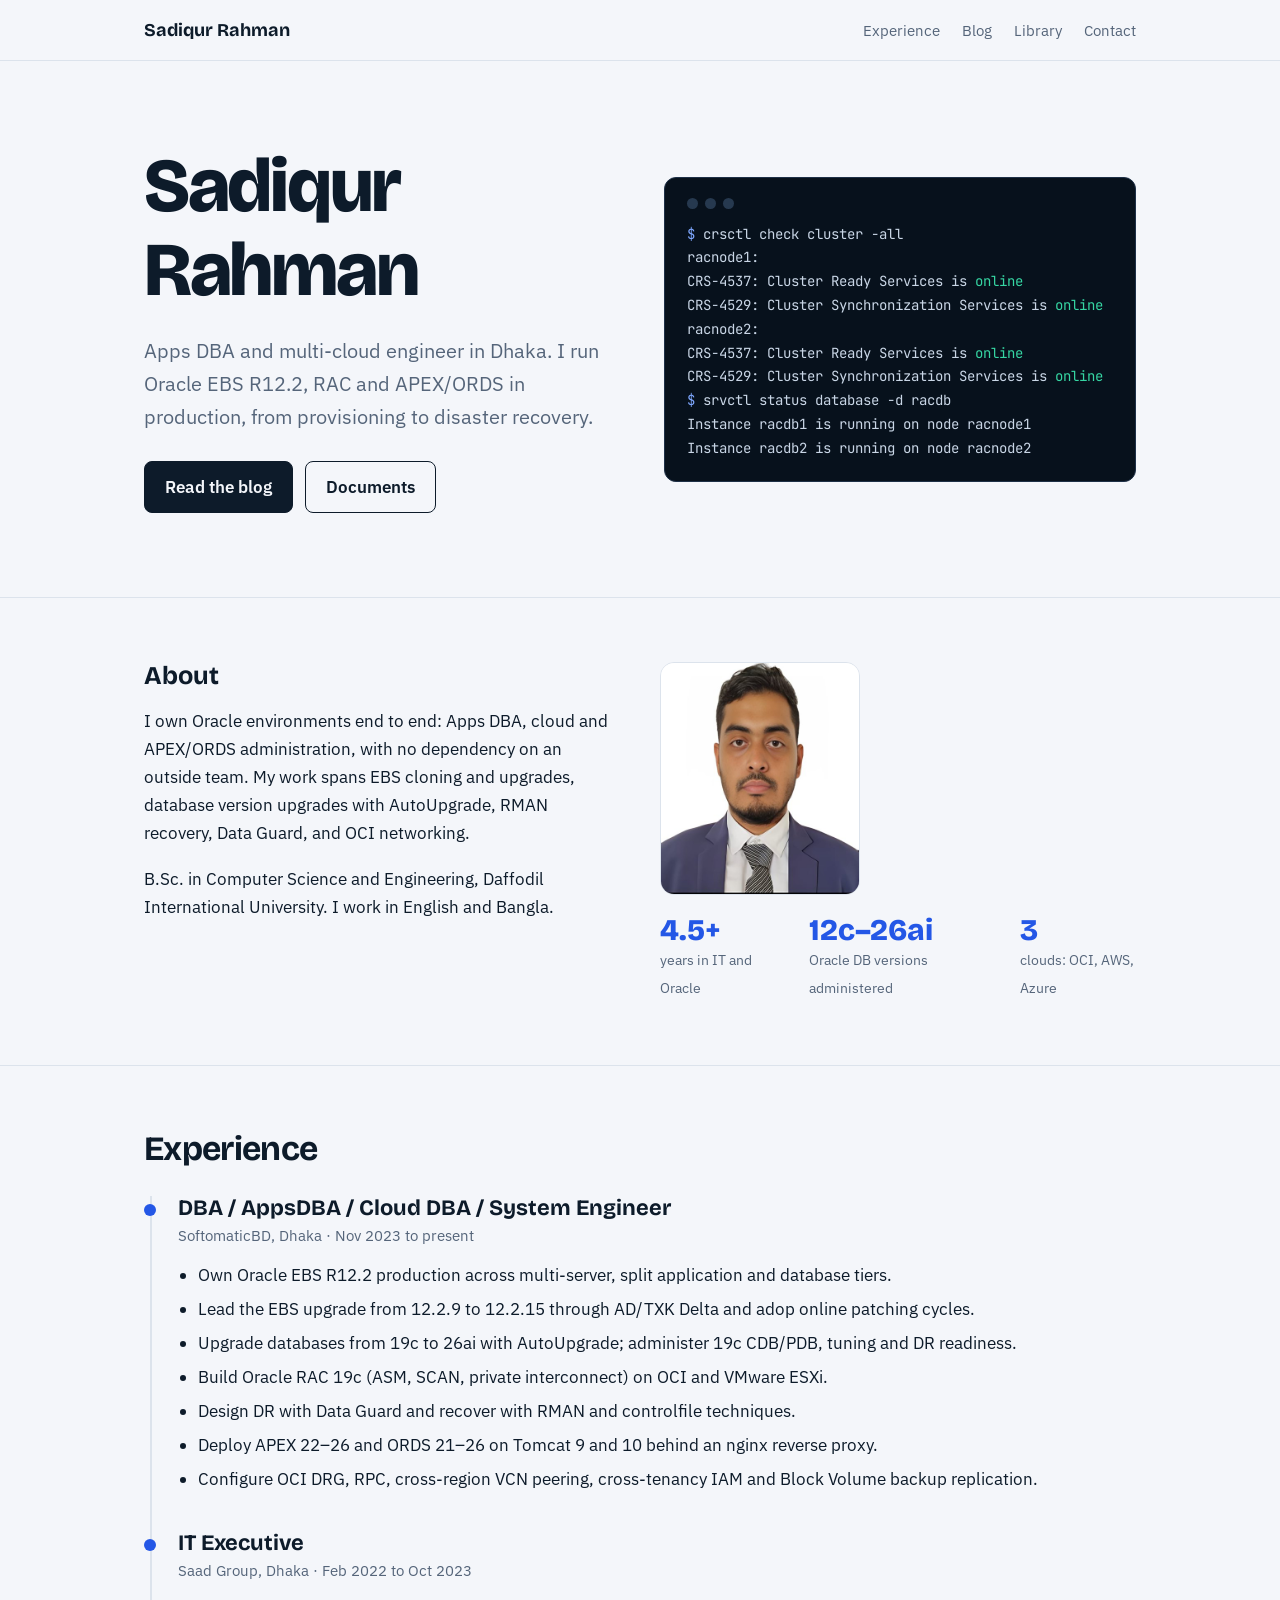
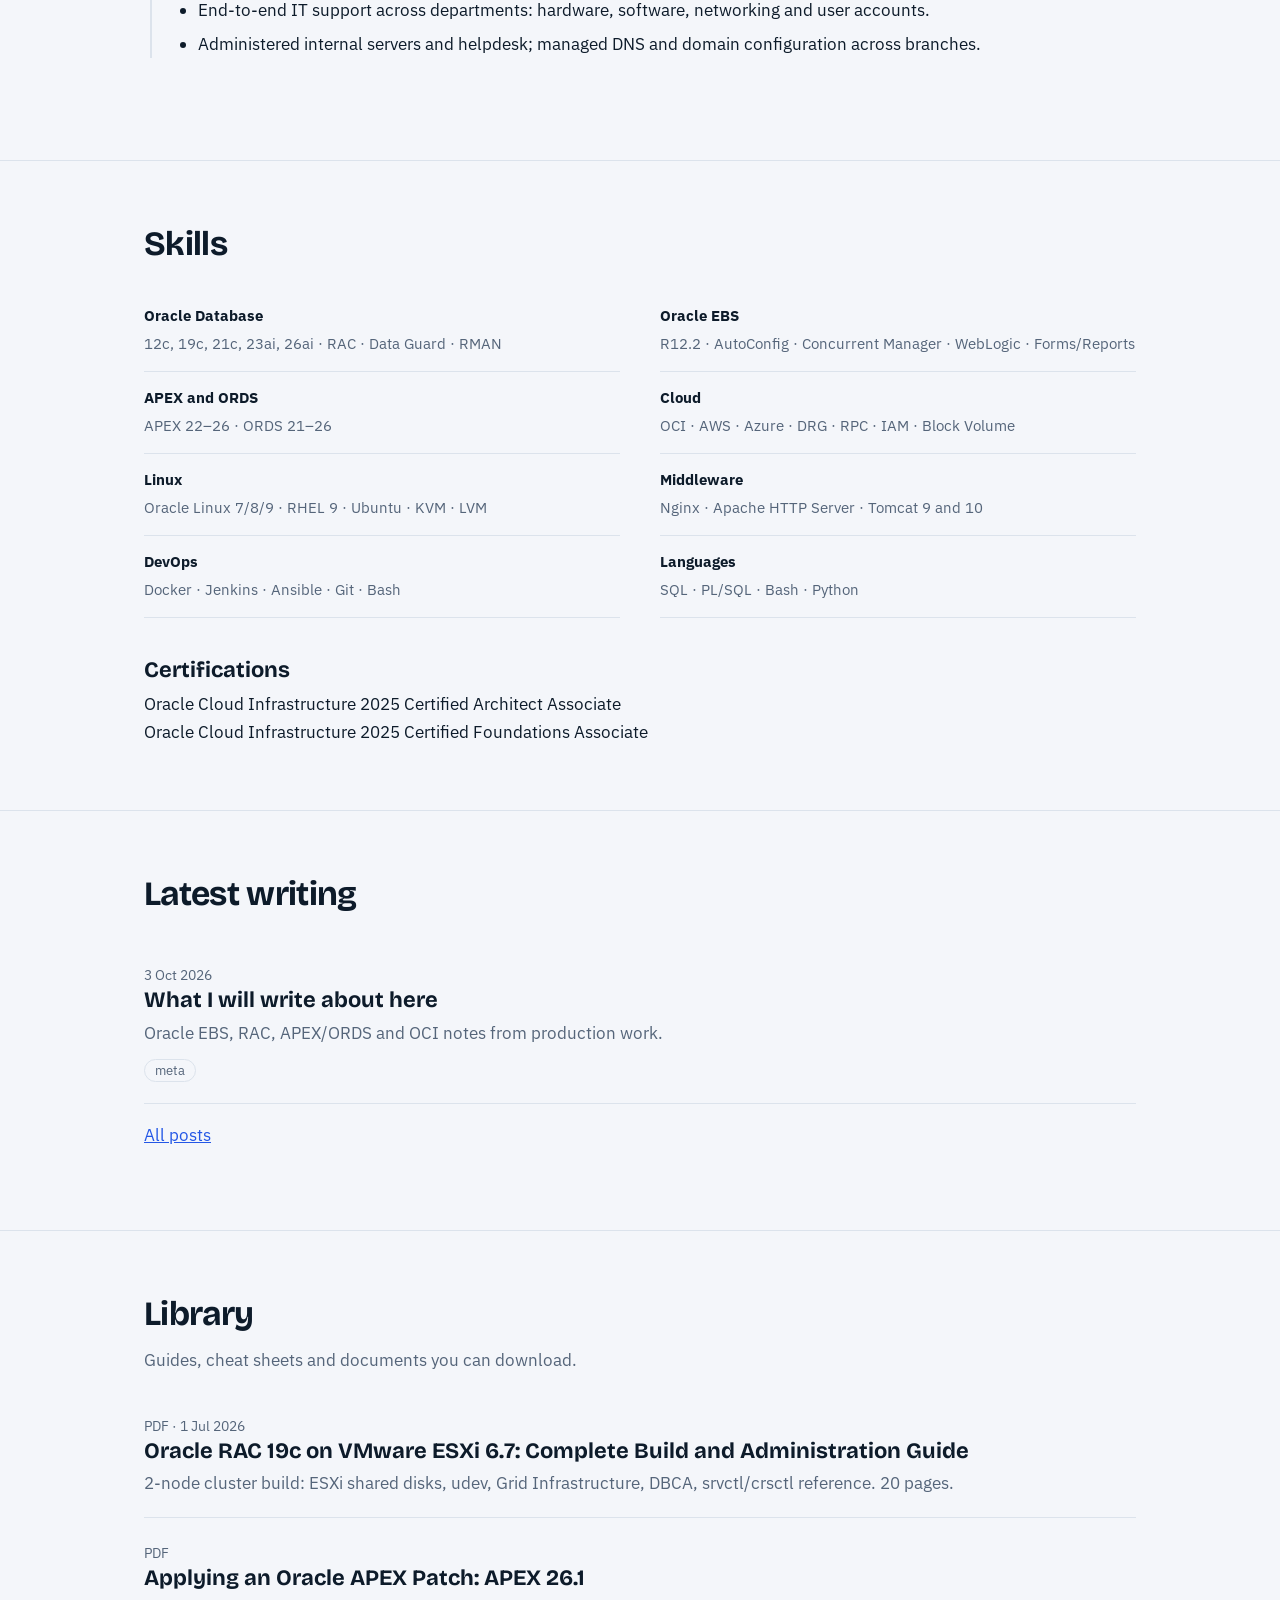
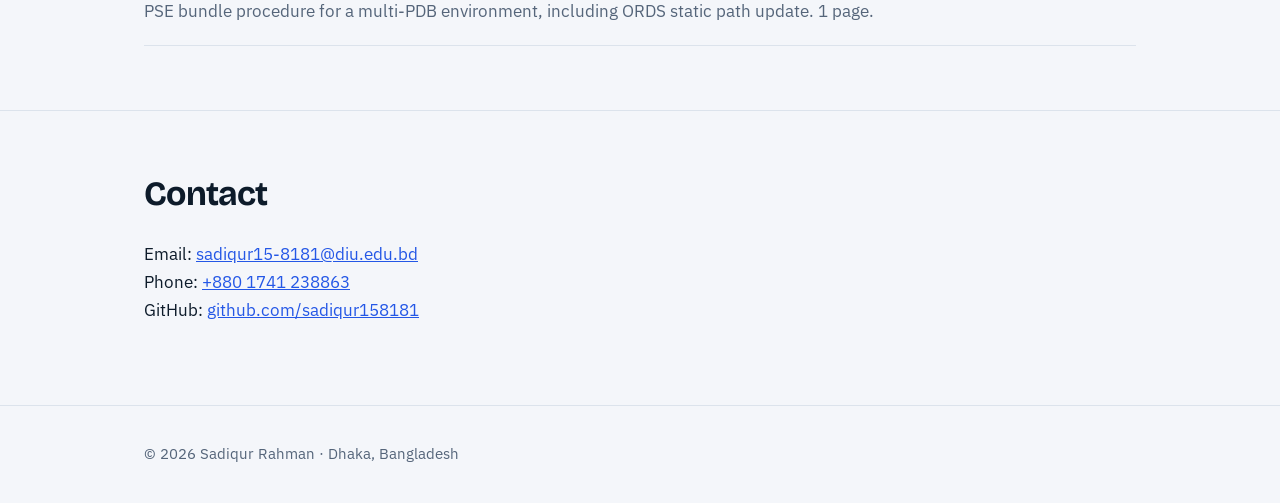
==== commit 2ba4d72d: "SEO: meta, schema, sitemap, static post pages" ====
--- a/index.html
+++ b/index.html
@@ -1,4 +1,4 @@
-<!doctype html><html lang="en"><head><title>Sadiqur Rahman | Oracle Apps DBA and Multi-Cloud Engineer</title><meta property="og:title" content="Sadiqur Rahman | Oracle Apps DBA"><meta name="description" content="Oracle EBS R12.2, RAC, APEX/ORDS and multi-cloud (OCI, AWS, Azure) engineer based in Dhaka."><meta charset="utf-8"><meta name="viewport" content="width=device-width,initial-scale=1"><link rel="preconnect" href="https://fonts.googleapis.com"><link rel="preconnect" href="https://fonts.gstatic.com" crossorigin><link href="https://fonts.googleapis.com/css2?family=Bricolage+Grotesque:opsz,wght@12..96,700;12..96,800&family=JetBrains+Mono:wght@400&family=IBM+Plex+Sans:wght@400;500;600&family=IBM+Plex+Serif:wght@400;600&display=swap" rel="stylesheet"><link rel="stylesheet" href="assets/style.css"></head><body><header class="top"><div class="wrap"><a class="brand" href="index.html">Sadiqur Rahman</a><nav><a href="index.html#experience">Experience</a><a href="blog.html">Blog</a><a href="index.html#library">Library</a><a href="index.html#contact">Contact</a></nav></div></header>
+<!doctype html><html lang="en"><head><title>Sadiqur Rahman | Oracle Apps DBA, EBS R12.2 and RAC Engineer in Dhaka</title><meta name="description" content="Sadiqur Rahman is an Oracle Apps DBA and multi-cloud engineer in Dhaka, Bangladesh, working with Oracle EBS R12.2, RAC, Data Guard, APEX/ORDS, OCI, AWS and Azure."><meta charset="utf-8"><meta name="viewport" content="width=device-width,initial-scale=1"><link rel="preconnect" href="https://fonts.googleapis.com"><link rel="preconnect" href="https://fonts.gstatic.com" crossorigin><link href="https://fonts.googleapis.com/css2?family=Bricolage+Grotesque:opsz,wght@12..96,700;12..96,800&family=JetBrains+Mono:wght@400&family=IBM+Plex+Sans:wght@400;500;600&family=IBM+Plex+Serif:wght@400;600&display=swap" rel="stylesheet"><link rel="stylesheet" href="assets/style.css"><link rel="canonical" href="https://sadiqurrahman.site/"><meta property="og:type" content="website"><meta property="og:title" content="Sadiqur Rahman | Oracle Apps DBA"><meta property="og:url" content="https://sadiqurrahman.site/"><meta property="og:image" content="https://sadiqurrahman.site/assets/sadiqur.jpg"><script type="application/ld+json">{"@context": "https://schema.org", "@type": "Person", "name": "Sadiqur Rahman", "url": "https://sadiqurrahman.site/", "image": "https://sadiqurrahman.site/assets/sadiqur.jpg", "jobTitle": "Oracle Apps DBA and Cloud DBA", "worksFor": {"@type": "Organization", "name": "SoftomaticBD"}, "address": {"@type": "PostalAddress", "addressLocality": "Dhaka", "addressCountry": "BD"}, "alumniOf": "Daffodil International University", "sameAs": ["https://github.com/sadiqur158181"], "knowsAbout": ["Oracle E-Business Suite R12.2", "Oracle RAC", "Oracle Data Guard", "Oracle APEX", "Oracle Cloud Infrastructure"]}</script></head><body><header class="top"><div class="wrap"><a class="brand" href="index.html">Sadiqur Rahman</a><nav><a href="index.html#experience">Experience</a><a href="blog.html">Blog</a><a href="index.html#library">Library</a><a href="index.html#contact">Contact</a></nav></div></header>
 <main>
 <div class="wrap hero">
  <div>
@@ -36,7 +36,7 @@
   <li>Design DR with Data Guard and recover with RMAN and controlfile techniques.</li>
   <li>Deploy APEX 22–26 and ORDS 21–26 on Tomcat 9 and 10 behind an nginx reverse proxy.</li>
   <li>Configure OCI DRG, RPC, cross-region VCN peering, cross-tenancy IAM and Block Volume backup replication.</li></ul></div>
- <div class="job"><h3>IT Support Executive</h3><div class="meta">Saad Group, Dhaka · Feb 2022 to Oct 2023</div><ul>
+ <div class="job"><h3>IT Executive</h3><div class="meta">Saad Group, Dhaka · Feb 2022 to Oct 2023</div><ul>
   <li>End-to-end IT support across departments: hardware, software, networking and user accounts.</li>
   <li>Administered internal servers and helpdesk; managed DNS and domain configuration across branches.</li></ul></div>
 </div></div></section>
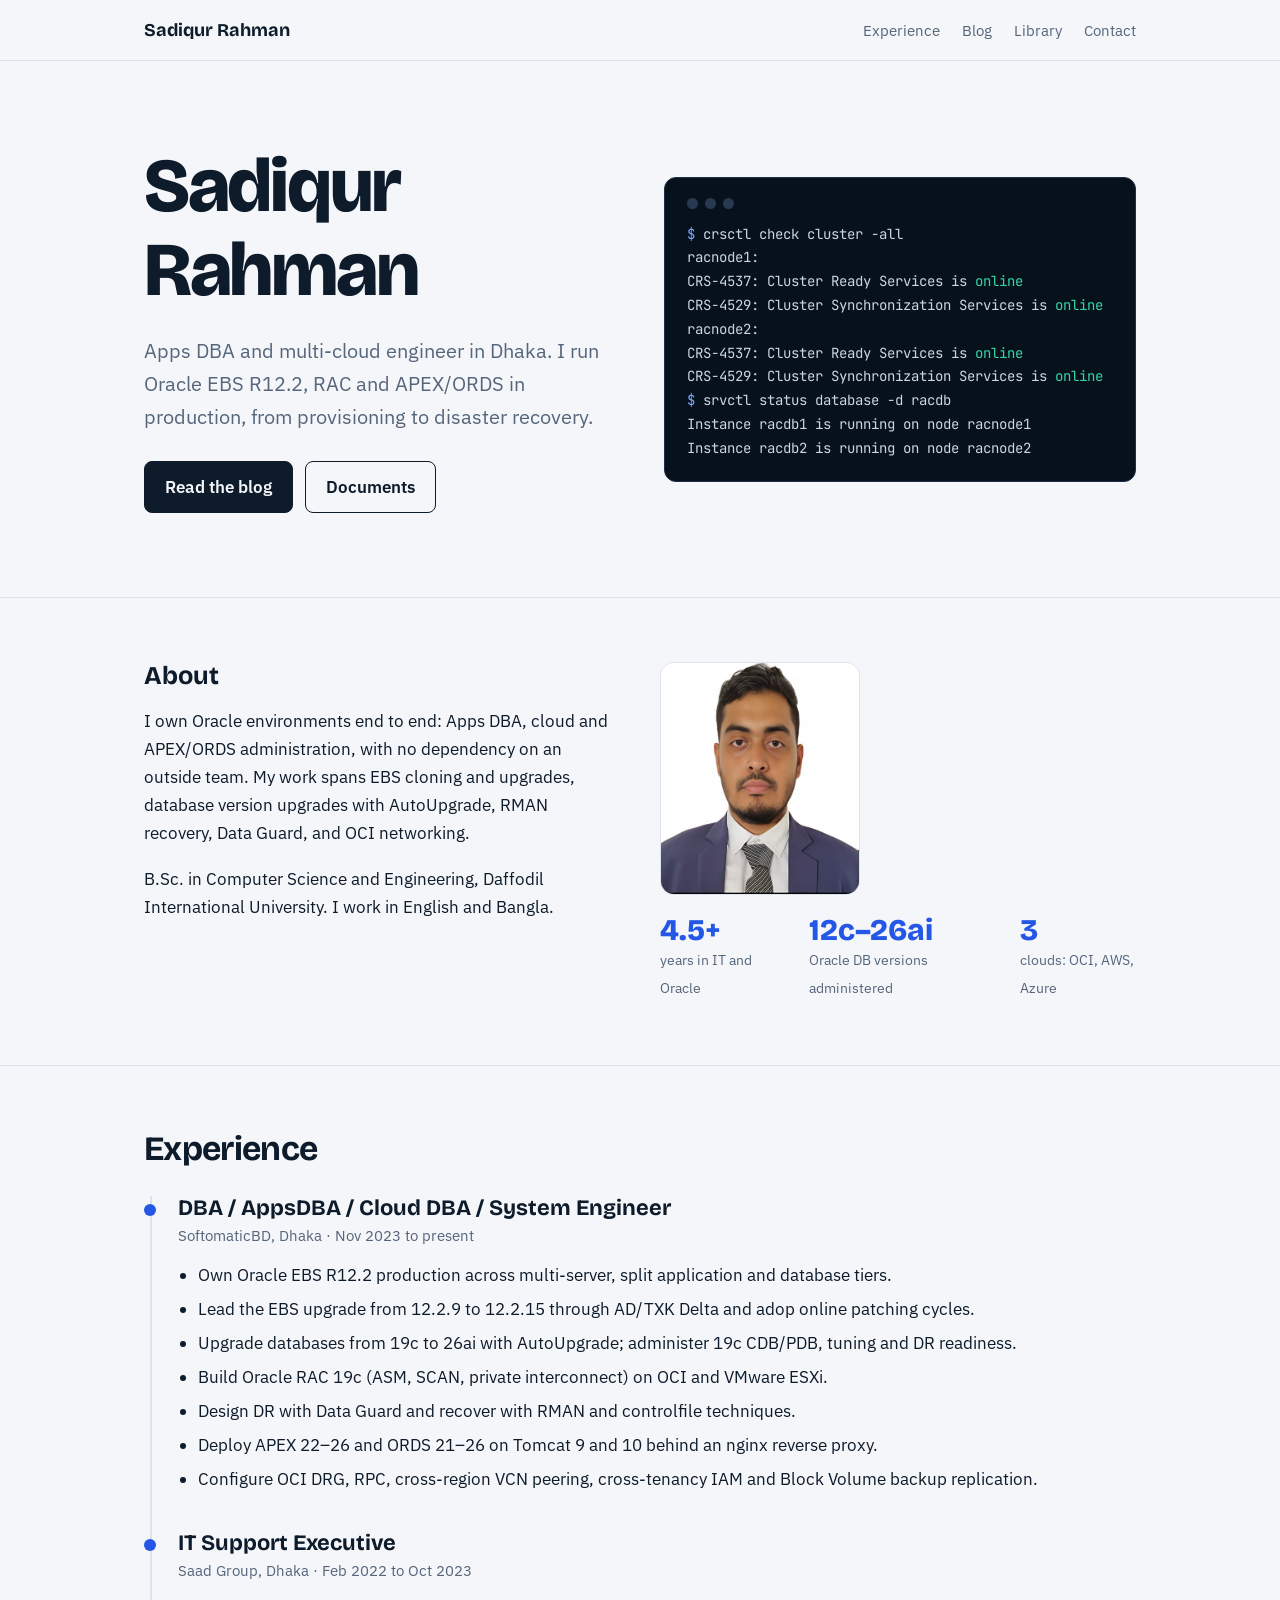
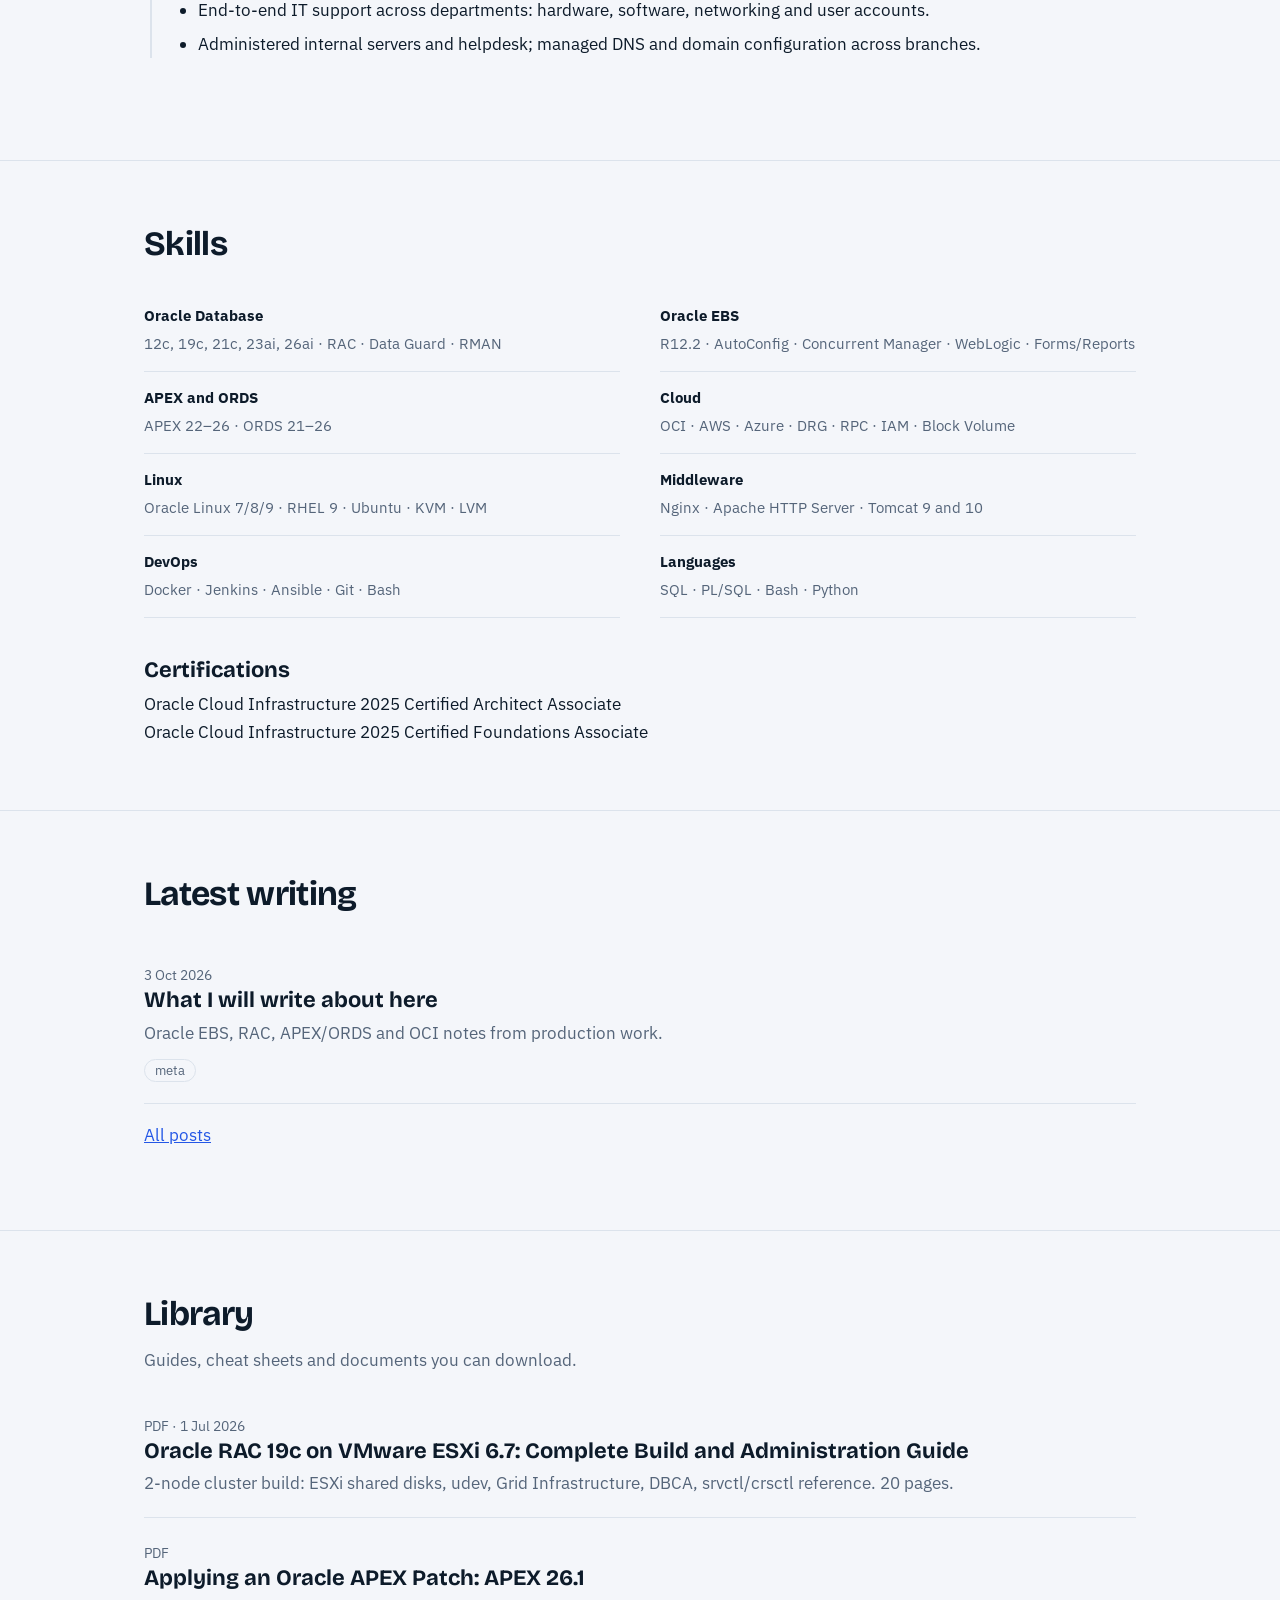
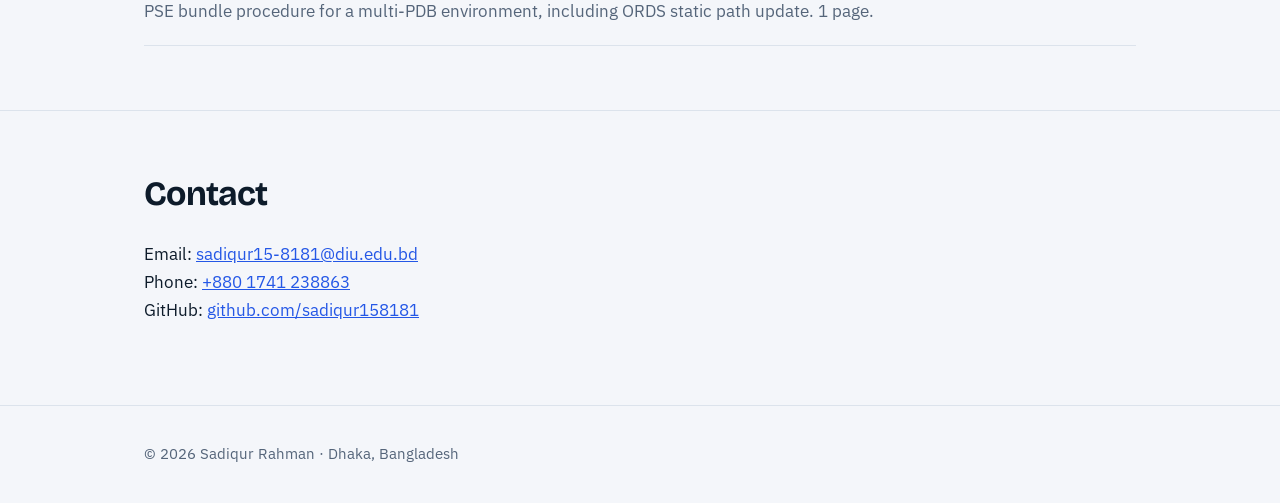
==== commit 38a085ed: "SEO: meta, schema, sitemap, static post pages" ====
--- a/index.html
+++ b/index.html
@@ -36,7 +36,7 @@
   <li>Design DR with Data Guard and recover with RMAN and controlfile techniques.</li>
   <li>Deploy APEX 22–26 and ORDS 21–26 on Tomcat 9 and 10 behind an nginx reverse proxy.</li>
   <li>Configure OCI DRG, RPC, cross-region VCN peering, cross-tenancy IAM and Block Volume backup replication.</li></ul></div>
- <div class="job"><h3>IT Executive</h3><div class="meta">Saad Group, Dhaka · Feb 2022 to Oct 2023</div><ul>
+ <div class="job"><h3>IT Support Executive</h3><div class="meta">Saad Group, Dhaka · Feb 2022 to Oct 2023</div><ul>
   <li>End-to-end IT support across departments: hardware, software, networking and user accounts.</li>
   <li>Administered internal servers and helpdesk; managed DNS and domain configuration across branches.</li></ul></div>
 </div></div></section>
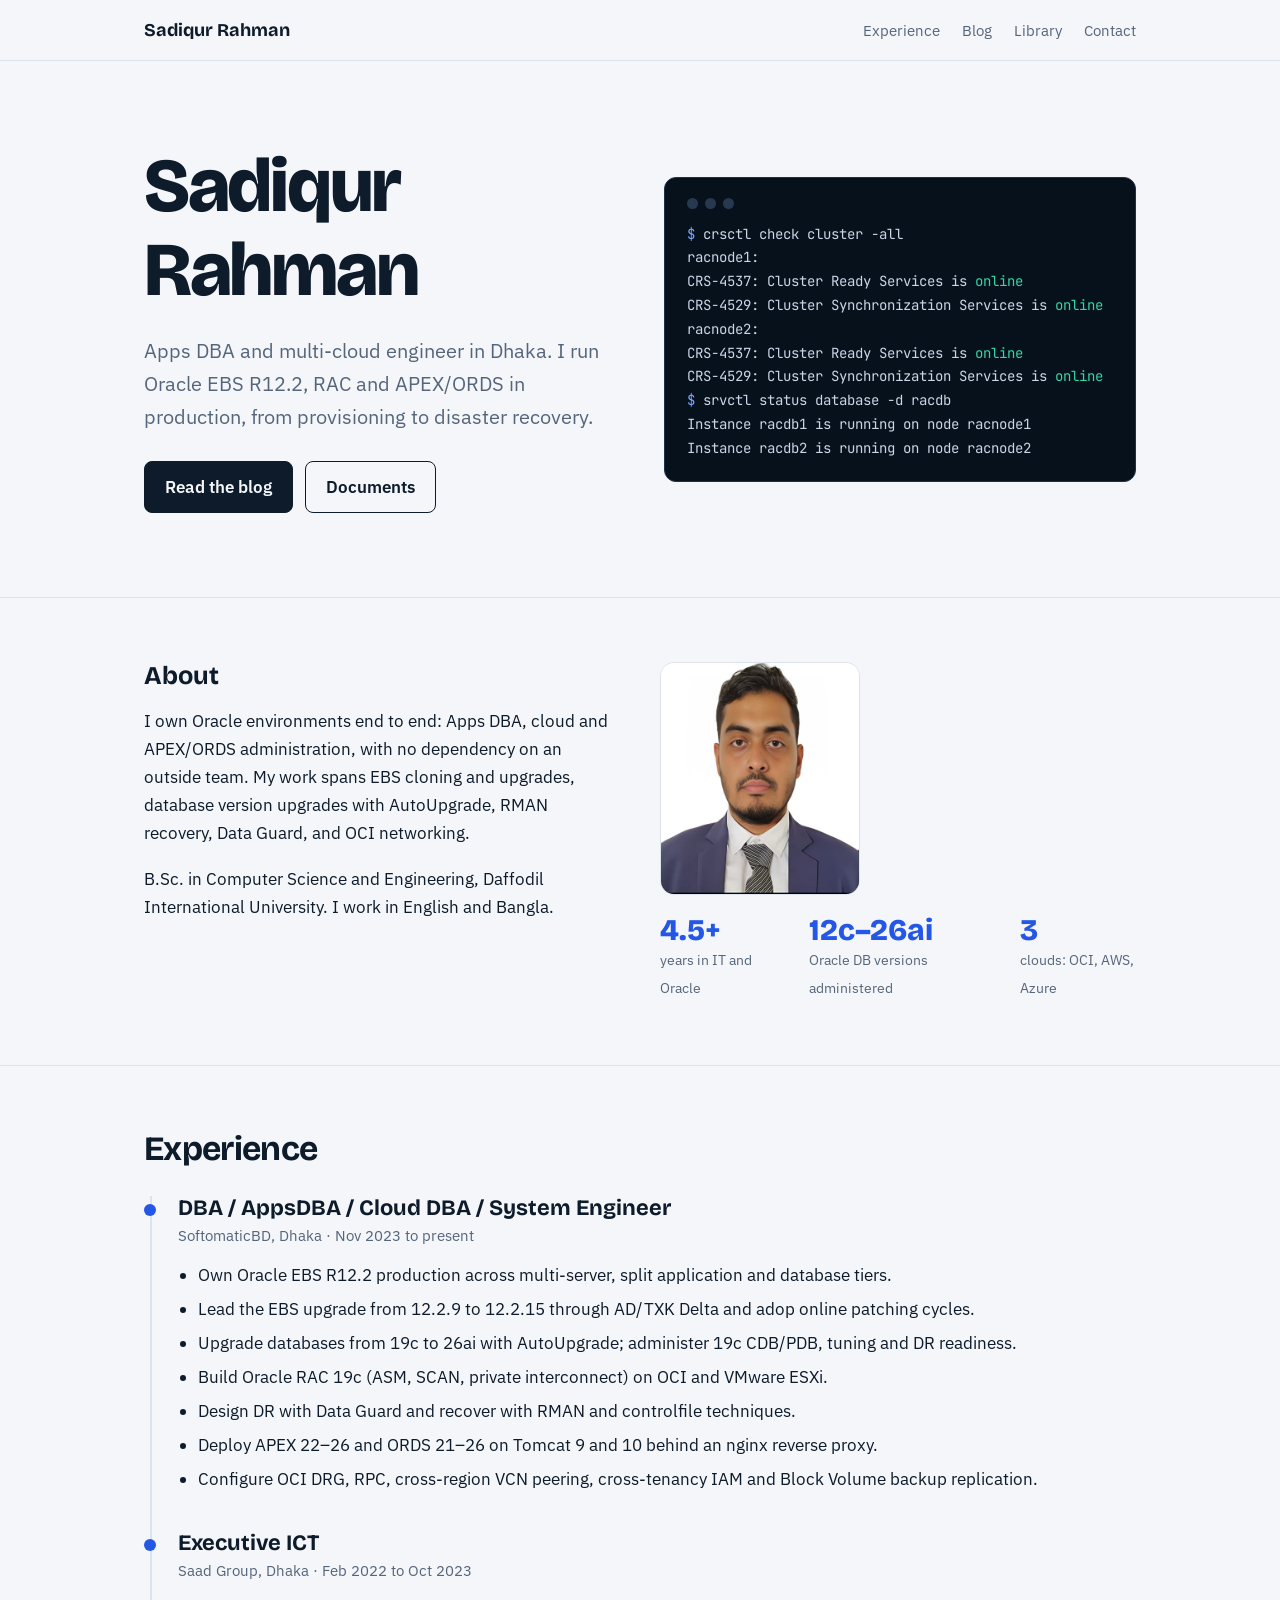
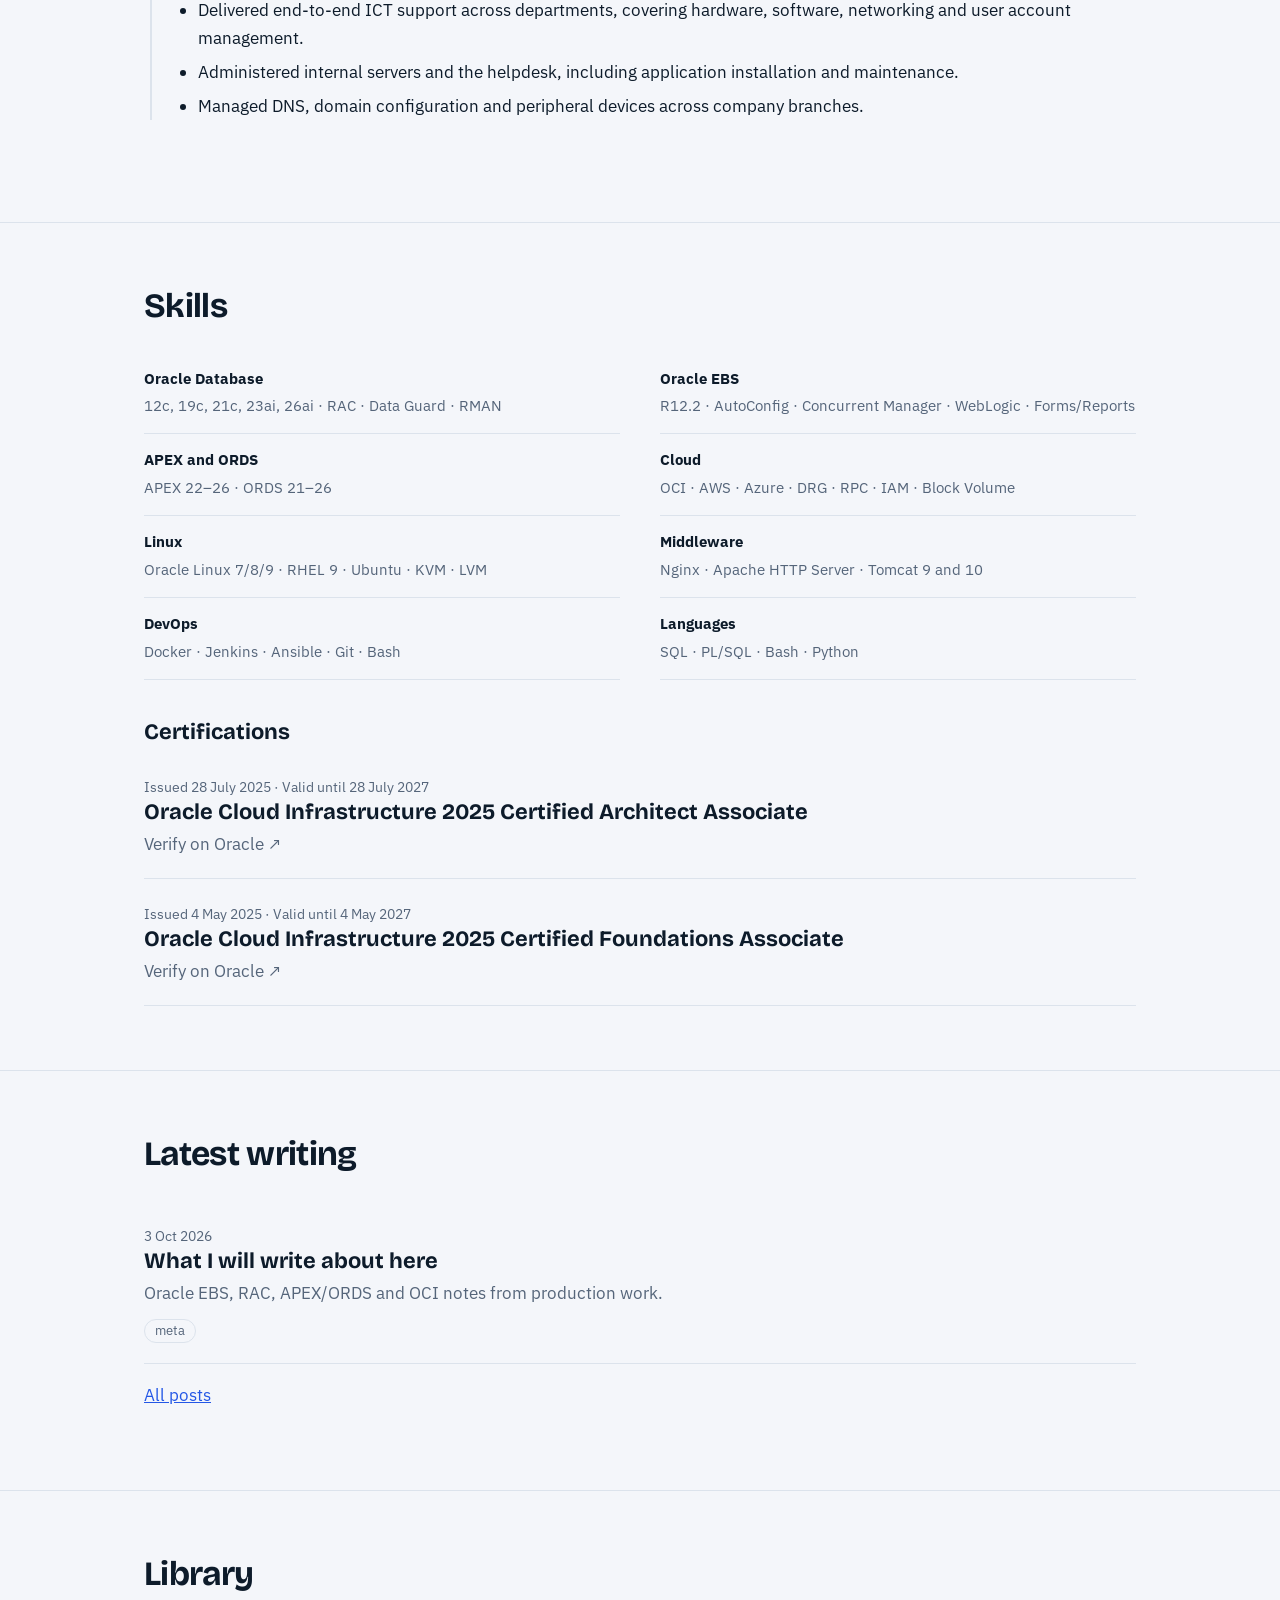
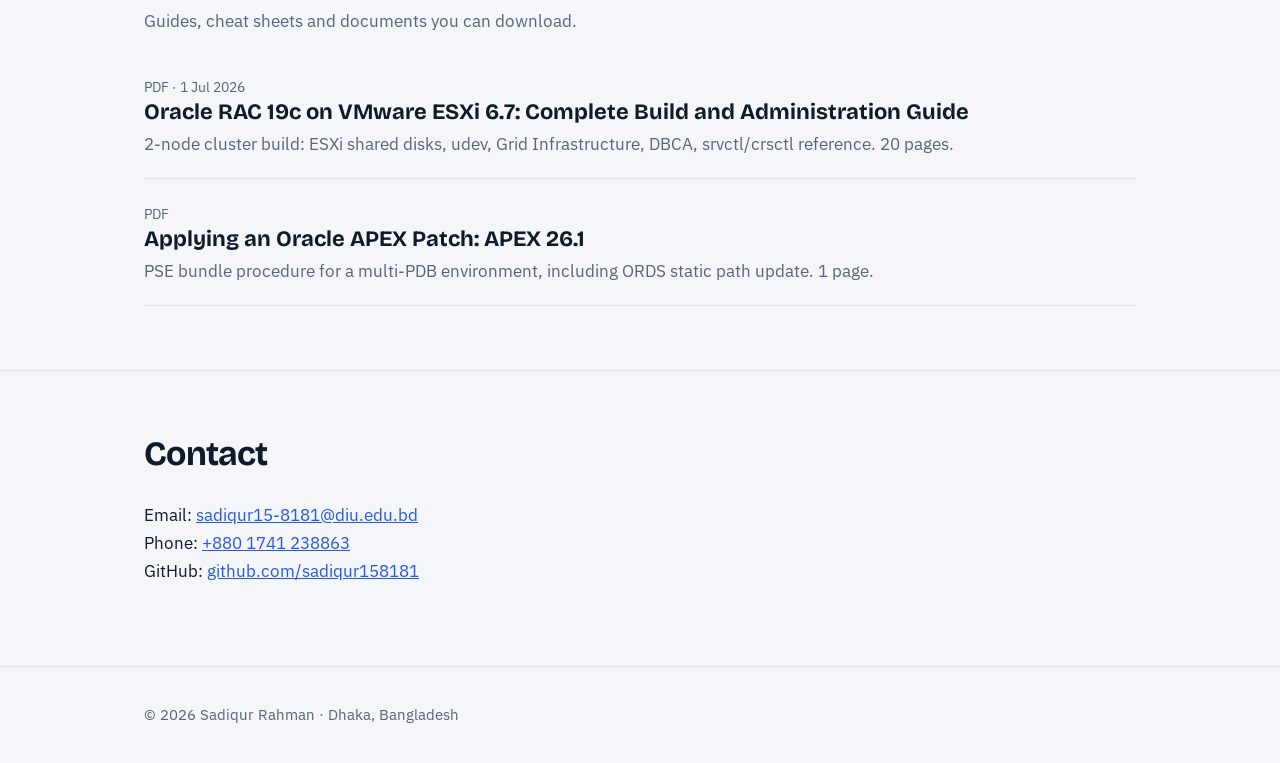
==== commit b9228e1e: "Update Saad Group role title and description" ====
--- a/index.html
+++ b/index.html
@@ -36,9 +36,10 @@
   <li>Design DR with Data Guard and recover with RMAN and controlfile techniques.</li>
   <li>Deploy APEX 22–26 and ORDS 21–26 on Tomcat 9 and 10 behind an nginx reverse proxy.</li>
   <li>Configure OCI DRG, RPC, cross-region VCN peering, cross-tenancy IAM and Block Volume backup replication.</li></ul></div>
- <div class="job"><h3>IT Support Executive</h3><div class="meta">Saad Group, Dhaka · Feb 2022 to Oct 2023</div><ul>
-  <li>End-to-end IT support across departments: hardware, software, networking and user accounts.</li>
-  <li>Administered internal servers and helpdesk; managed DNS and domain configuration across branches.</li></ul></div>
+ <div class="job"><h3>Executive ICT</h3><div class="meta">Saad Group, Dhaka · Feb 2022 to Oct 2023</div><ul>
+  <li>Delivered end-to-end ICT support across departments, covering hardware, software, networking and user account management.</li>
+  <li>Administered internal servers and the helpdesk, including application installation and maintenance.</li>
+  <li>Managed DNS, domain configuration and peripheral devices across company branches.</li></ul></div>
 </div></div></section>
 
 <section id="skills"><div class="wrap"><h2>Skills</h2><div class="skills">
@@ -52,7 +53,10 @@
  <div><b>Languages</b><span>SQL · PL/SQL · Bash · Python</span></div>
 </div>
 <h3 style="margin:40px 0 8px;font-size:22px">Certifications</h3>
-<p style="margin:0">Oracle Cloud Infrastructure 2025 Certified Architect Associate<br>Oracle Cloud Infrastructure 2025 Certified Foundations Associate</p>
+<div class="list">
+ <a class="item" href="https://catalog-education.oracle.com/ords/certview/sharebadge?id=C33876477948AC186418704B772C0157DA5A1BE0AF194239622B1BBB22A631DB" target="_blank" rel="noopener"><small>Issued 28 July 2025 · Valid until 28 July 2027</small><h3>Oracle Cloud Infrastructure 2025 Certified Architect Associate</h3><p>Verify on Oracle ↗</p></a>
+ <a class="item" href="https://catalog-education.oracle.com/ords/certview/sharebadge?id=A230AFCA237B5BECB3546BD2569126D25907915A07107636C68CD0A1B01FDAC9" target="_blank" rel="noopener"><small>Issued 4 May 2025 · Valid until 4 May 2027</small><h3>Oracle Cloud Infrastructure 2025 Certified Foundations Associate</h3><p>Verify on Oracle ↗</p></a>
+</div>
 </div></section>
 
 <section id="writing"><div class="wrap"><h2>Latest writing</h2><div class="list" data-posts data-limit="3"></div><p><a href="blog.html">All posts</a></p></div></section>
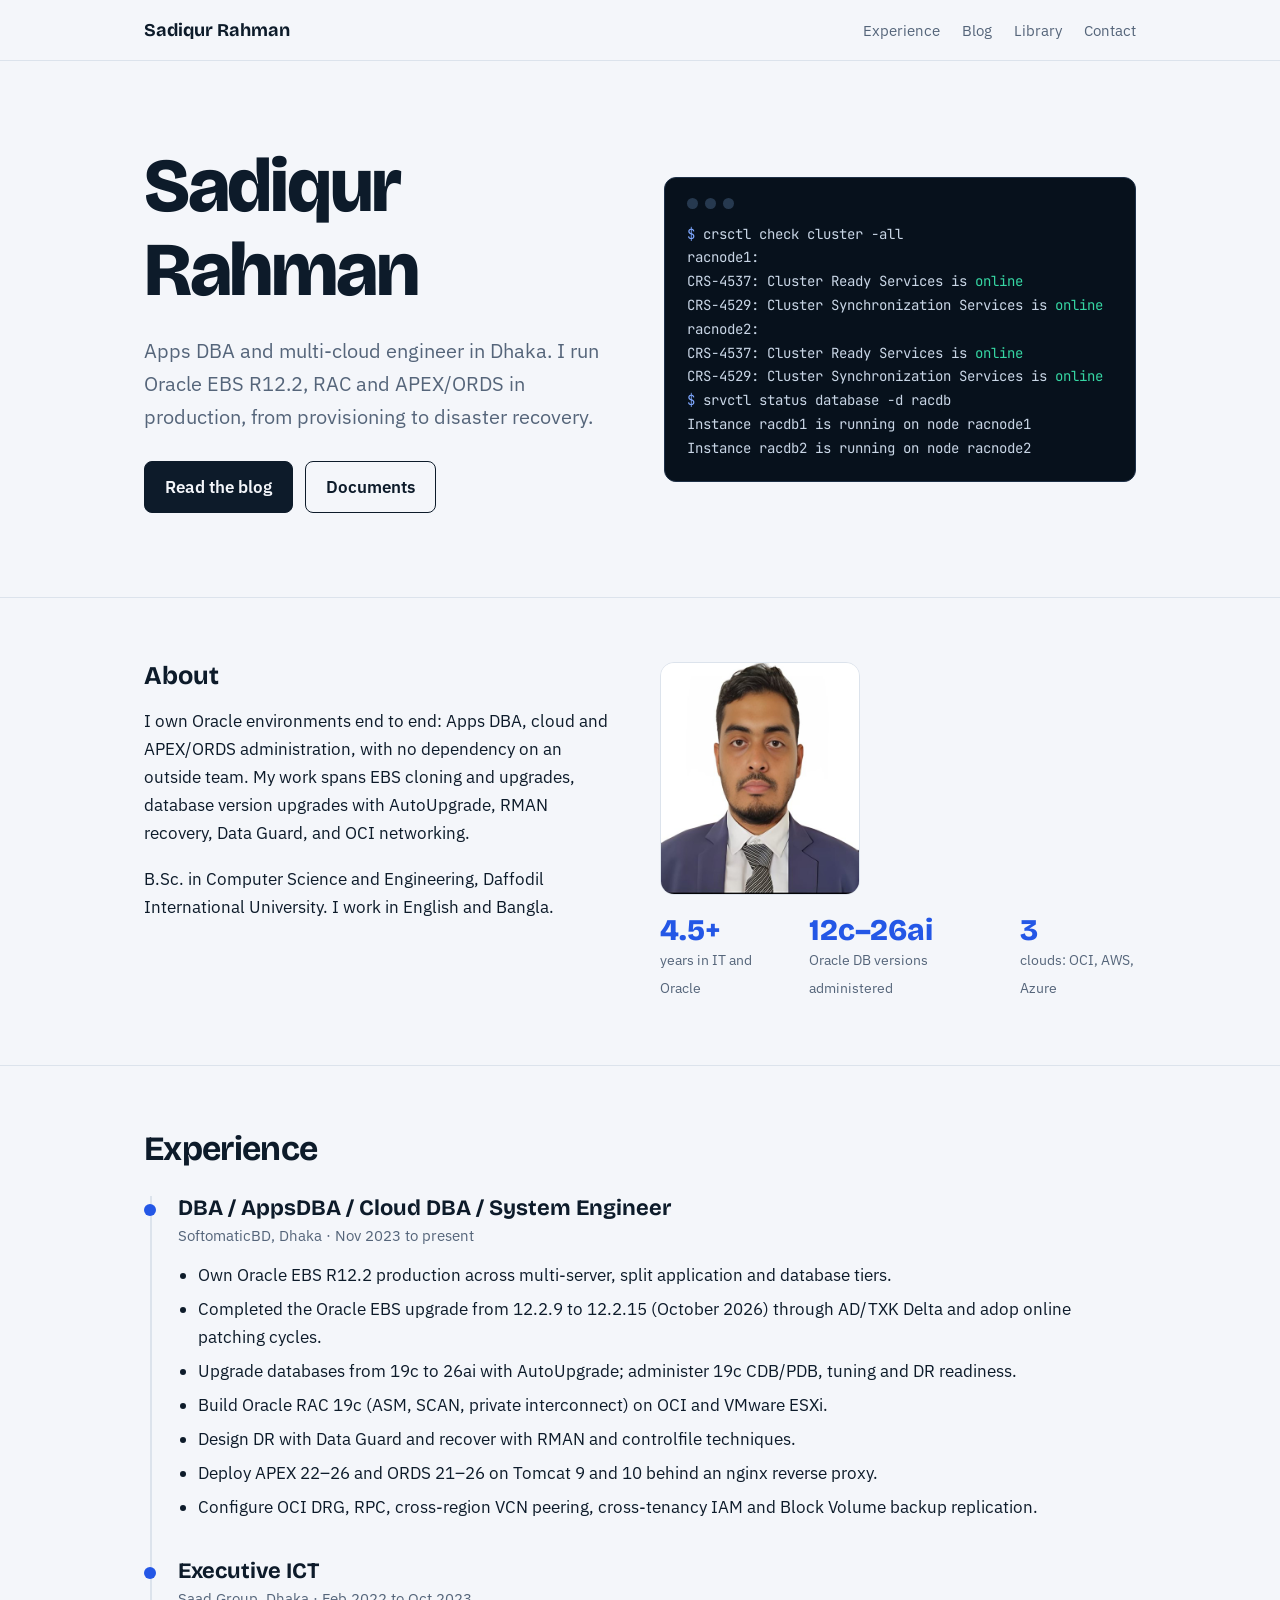
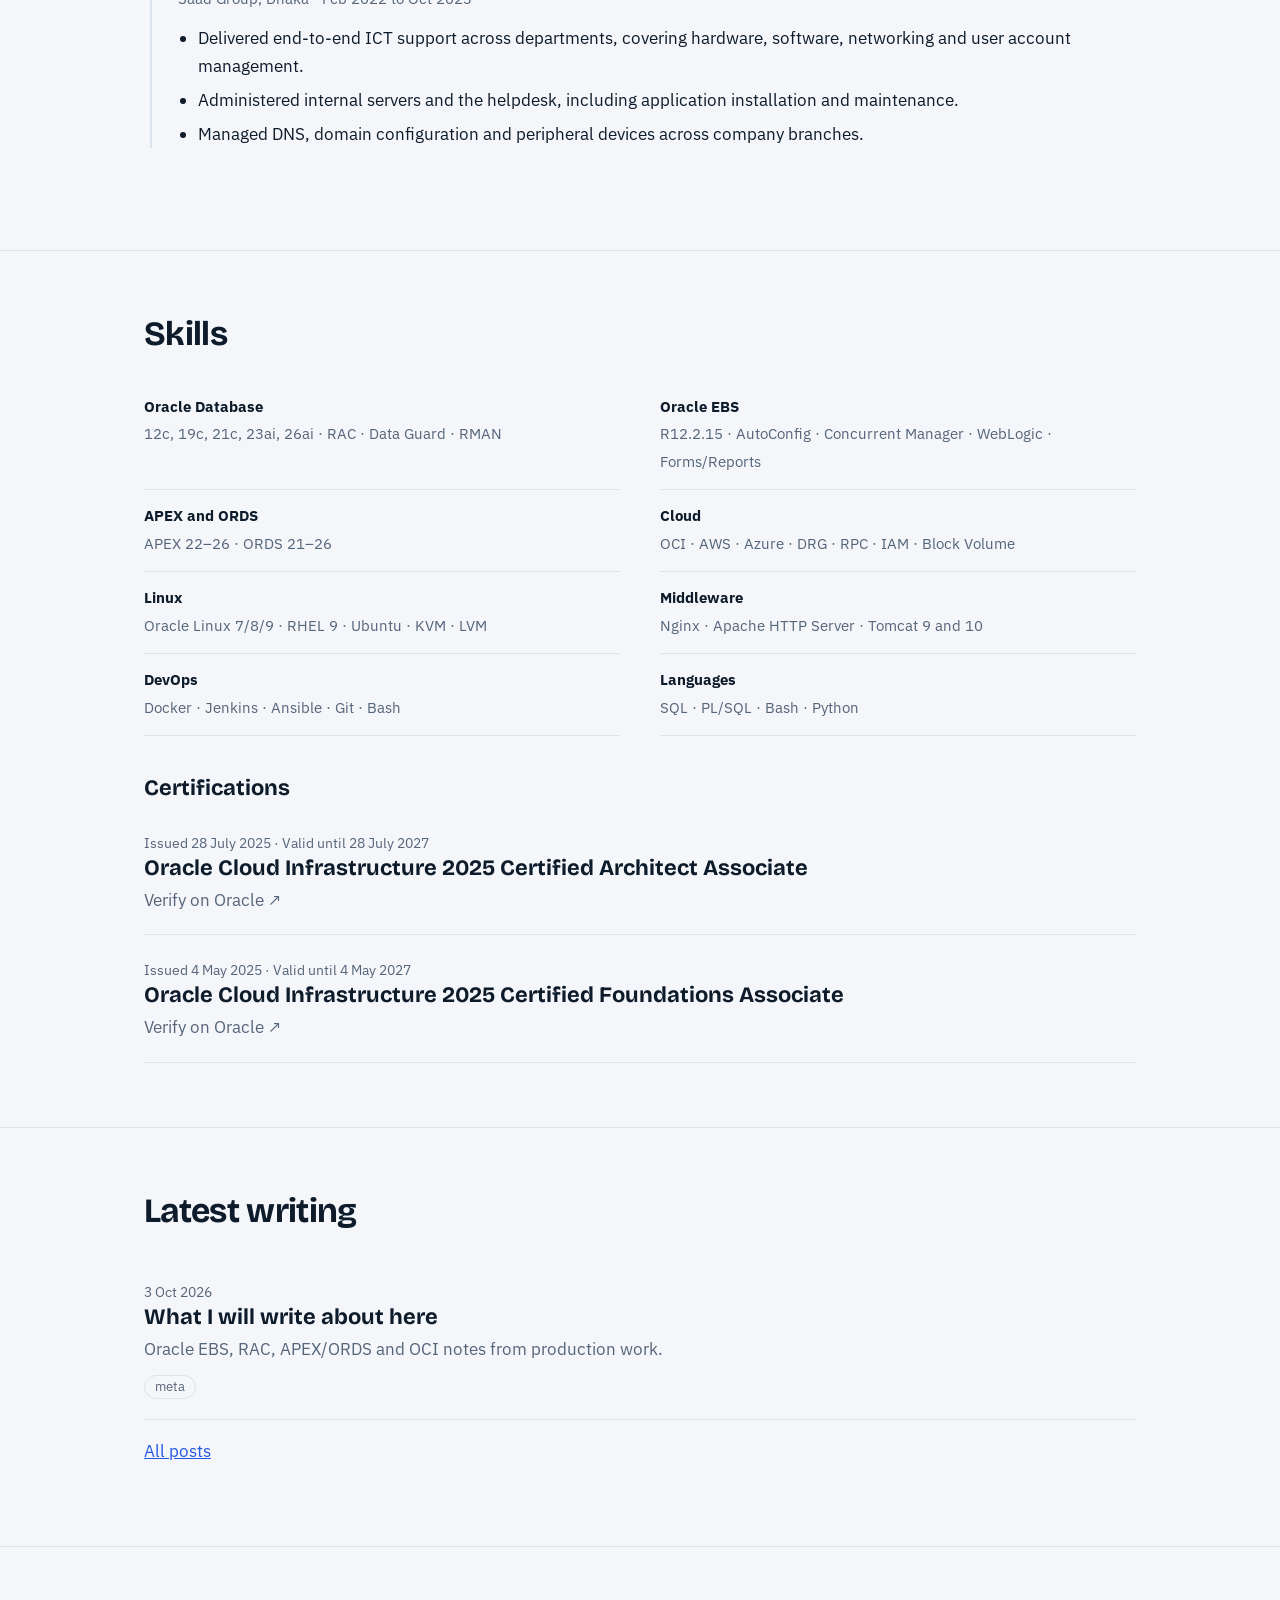
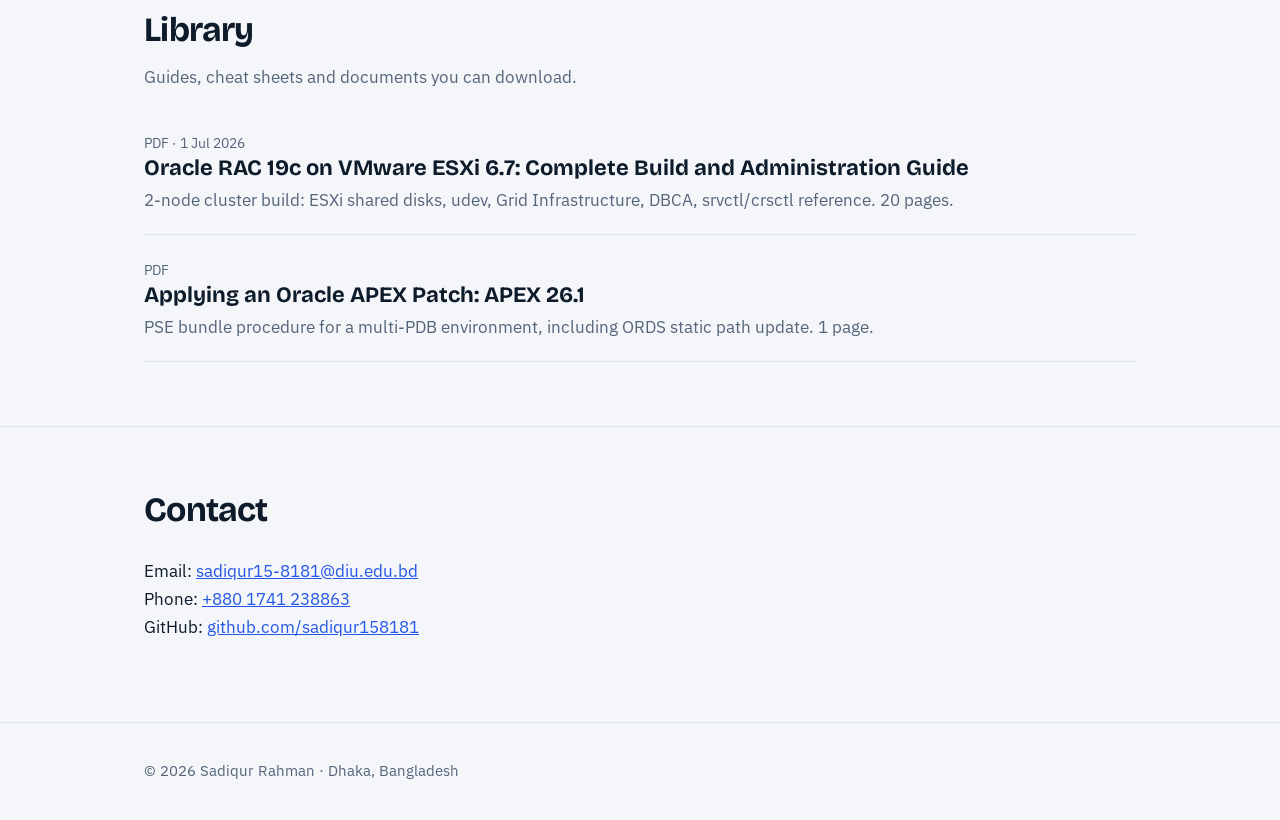
==== commit fb1cb826: "Update EBS to 12.2.15" ====
--- a/index.html
+++ b/index.html
@@ -30,7 +30,7 @@
 <div class="timeline">
  <div class="job"><h3>DBA / AppsDBA / Cloud DBA / System Engineer</h3><div class="meta">SoftomaticBD, Dhaka · Nov 2023 to present</div><ul>
   <li>Own Oracle EBS R12.2 production across multi-server, split application and database tiers.</li>
-  <li>Lead the EBS upgrade from 12.2.9 to 12.2.15 through AD/TXK Delta and adop online patching cycles.</li>
+  <li>Completed the Oracle EBS upgrade from 12.2.9 to 12.2.15 (October 2026) through AD/TXK Delta and adop online patching cycles.</li>
   <li>Upgrade databases from 19c to 26ai with AutoUpgrade; administer 19c CDB/PDB, tuning and DR readiness.</li>
   <li>Build Oracle RAC 19c (ASM, SCAN, private interconnect) on OCI and VMware ESXi.</li>
   <li>Design DR with Data Guard and recover with RMAN and controlfile techniques.</li>
@@ -44,7 +44,7 @@
 
 <section id="skills"><div class="wrap"><h2>Skills</h2><div class="skills">
  <div><b>Oracle Database</b><span>12c, 19c, 21c, 23ai, 26ai · RAC · Data Guard · RMAN</span></div>
- <div><b>Oracle EBS</b><span>R12.2 · AutoConfig · Concurrent Manager · WebLogic · Forms/Reports</span></div>
+ <div><b>Oracle EBS</b><span>R12.2.15 · AutoConfig · Concurrent Manager · WebLogic · Forms/Reports</span></div>
  <div><b>APEX and ORDS</b><span>APEX 22–26 · ORDS 21–26</span></div>
  <div><b>Cloud</b><span>OCI · AWS · Azure · DRG · RPC · IAM · Block Volume</span></div>
  <div><b>Linux</b><span>Oracle Linux 7/8/9 · RHEL 9 · Ubuntu · KVM · LVM</span></div>
